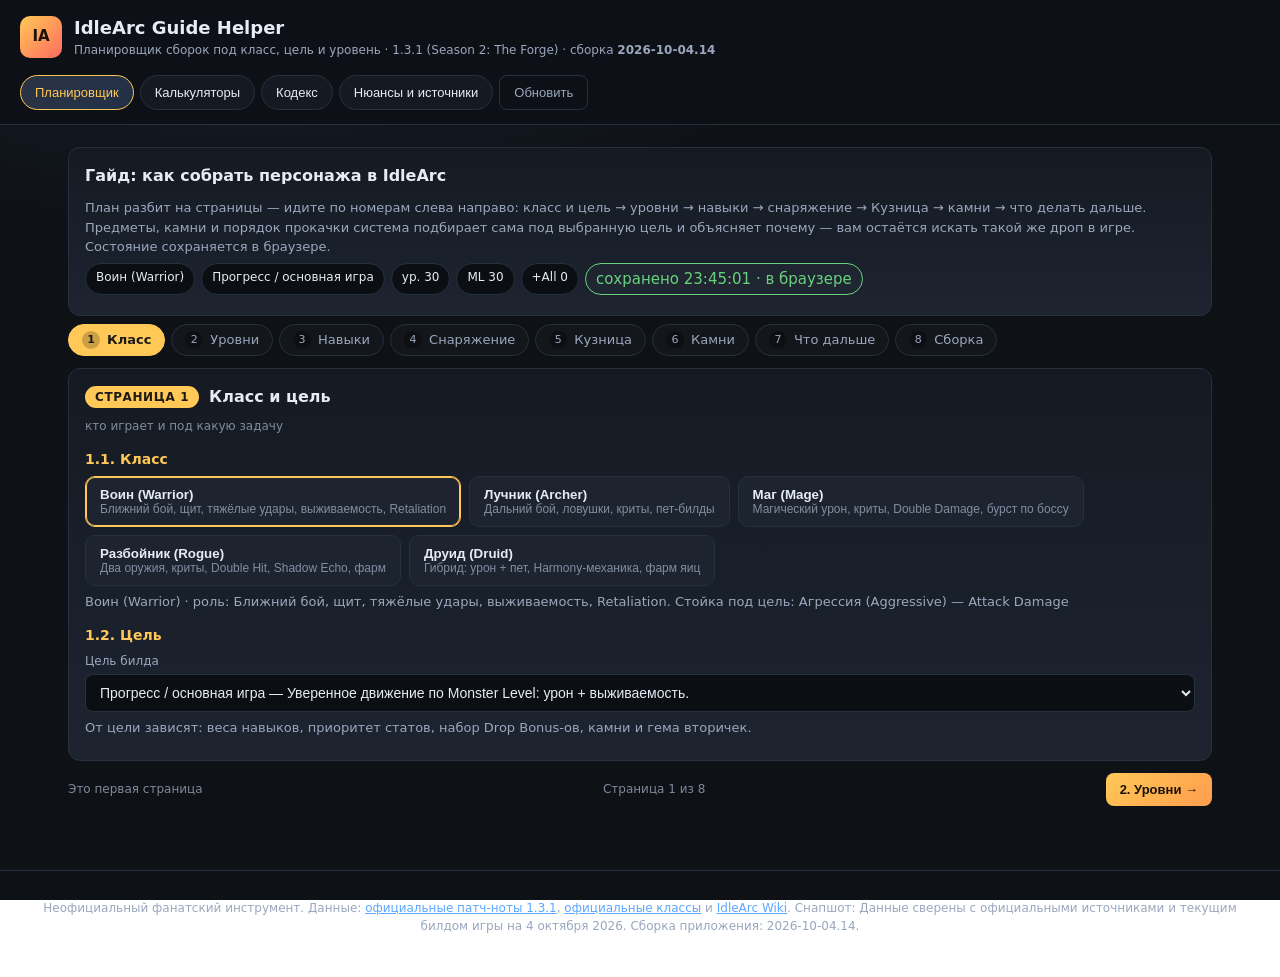
==== index.html @ 43f25b44 "Украшения подбираются по эффекту атрибутов под цель (друид — линия авантюриста/учёного, а не воина)," ====
<!DOCTYPE html>
<html lang="ru">
<head>
<meta charset="utf-8" />
<meta name="viewport" content="width=device-width, initial-scale=1" />
<meta http-equiv="Cache-Control" content="no-store, no-cache, must-revalidate" />
<meta http-equiv="Pragma" content="no-cache" />
<meta http-equiv="Expires" content="0" />
<title>IdleArc Guide Helper — планировщик сборок</title>
<meta name="build" content="2026-10-04.14" />
<meta name="description" content="Помощник по сборке персонажа в IdleArc (Season 2, патч 1.3.1): классовые навыки, статы, аффиксы, гемы, петы, талисманы." />
<link rel="stylesheet" href="styles/app.css" />
</head>
<body>
<header class="top">
  <div class="brand">
    <div class="logo">IA</div>
    <div>
      <h1>IdleArc Guide Helper</h1>
      <p class="sub">Планировщик сборок под класс, цель и уровень · <span id="meta-version">Season 2</span> · сборка <b id="meta-build">…</b></p>
    </div>
  </div>
  <nav class="tabs" id="tabs">
    <button data-tab="planner" class="active">Планировщик</button>
    <button data-tab="calc">Калькуляторы</button>
    <button data-tab="codex">Кодекс</button>
    <button data-tab="nuances">Нюансы и источники</button>
    <button id="reload-btn" class="btn ghost" title="Загрузить файлы приложения заново (обход кэша браузера)">Обновить</button>
  </nav>
</header>

<div id="boot-error" class="boot-error" hidden></div>

<main id="view"></main>

<footer class="foot">
  <p>Неофициальный фанатский инструмент. Данные: <a href="https://idlearc.com/patch-notes/1-3-1" target="_blank" rel="noopener">официальные патч-ноты 1.3.1</a>,
  <a href="https://idlearc.com/classes" target="_blank" rel="noopener">официальные классы</a> и
  <a href="https://idlearc.fandom.com/wiki/IdleArc_Wiki" target="_blank" rel="noopener">IdleArc Wiki</a>.
  Снапшот: <span id="foot-date"></span>. Сборка приложения: <span id="foot-build"></span>.</p>
</footer>

<script>
/* Страховка: если модули не загрузились (кэш, прокси, старый браузер), страница не останется пустой. */
(function () {
  function build() {
    var m = document.querySelector('meta[name="build"]');
    return m ? m.content : 'неизвестно';
  }
  function show(html) {
    var box = document.getElementById('boot-error');
    if (!box) return;
    box.hidden = false;
    box.innerHTML = '<b>Приложение не загрузилось</b><div>' + html + '</div>'
      + '<div class="boot-actions">HTML-сборка страницы: <code>' + build() + '</code> · ожидается сборка приложения '
      + '<code>2026-10-04.14</code>'
      + ' <button class="btn primary" onclick="location.reload(true)">Перезагрузить</button></div>'
      + '<div class="muted small">Если кнопка не помогает — нажмите Ctrl+Shift+R (жёсткая перезагрузка): браузер мог сохранить старые файлы.</div>';
  }
  window.__boot = { ready: false, show: show };

  window.addEventListener('error', function (e) {
    if (window.__boot.ready) return;
    var where = e.filename || (e.target && (e.target.src || e.target.href)) || '';
    show('Ошибка: <code>' + (e.message || 'скрипт не выполнился') + '</code>' + (where ? '<br>Файл: <code>' + where + '</code>' : ''));
  }, true);

  window.addEventListener('unhandledrejection', function (e) {
    if (window.__boot.ready) return;
    var r = e.reason && e.reason.message ? e.reason.message : String(e.reason);
    show('Ошибка JS: <code>' + r + '</code>');
  });

  /* Перезагрузка в обход кэша: добавляем к адресу метку времени. */
  function hardReload() {
    var url = location.pathname + '?b=' + Date.now() + (location.hash || '');
    location.replace(url);
  }
  window.__boot.hardReload = hardReload;

  setTimeout(function () {
    if (window.__boot.ready) return;
    var entry = (document.querySelector('script[type="module"]') || {}).src || 'src/app.js';
    var graph = window.__boot.graph ? '<br>Файлы модулей загрузились, но приложение не отрисовалось — значит ошибка при выполнении.' : '';
    var head = 'Модуль приложения не запустился за 8 секунд.' + graph
      + '<br>Файл точки входа: <code>' + entry + '</code>';
    var tail = '<div class="boot-actions"><button class="btn primary" onclick="window.__boot.hardReload()">Перезагрузить без кэша</button></div>';
    if (!window.fetch) { show(head + tail); return; }
    /* Проверяем, отдаётся ли файл модуля вообще: это отличает проблему сервера от ошибки в коде. */
    fetch(entry, { cache: 'reload' }).then(function (r) { return r.status; })
      .then(function (code) {
        var verdict = code === 200
          ? '<br>Файл модуля сервер отдаёт (200) — значит дело в выполнении кода или в загрузке зависимостей.'
          : '<br>Сервер отдал файл модуля с кодом <code>' + code + '</code> — страница открыта по старому адресу.';
        show(head + verdict + tail);
      })
      .catch(function () {
        show(head + '<br>Файл модуля не удалось даже скачать — похоже, пропала связь с сервером.' + tail);
      });
  }, 8000);

  try {
    fetch('api/build', { cache: 'no-store' }).then(function (r) { return r.ok ? r.json() : null; }).then(function (info) {
      if (!info || !info.build || window.__boot.ready) return;
      if (info.build !== build()) {
        show('Страница загружена из кэша: HTML-сборка <code>' + build() + '</code>, на сервере <code>' + info.build + '</code>.');
      }
    }).catch(function () {});
  } catch (err) { /* fetch недоступен — не критично */ }
})();
</script>
<script type="module" src="src/app.js" onerror="window.__boot && window.__boot.show('Файл точки входа <code>src/app.js</code> не загрузился: сервер не отдал модуль. Проверьте, что приложение запущено, и нажмите «Перезагрузить без кэша».')"></script>
</body>
</html>
---- styles/app.css ----
:root {
  --bg: #0e1116;
  --bg2: #151a22;
  --bg3: #1d2430;
  --line: #273040;
  --text: #e6ecf5;
  --muted: #9aa7bd;
  --accent: #ffc857;
  --accent2: #5ba7ff;
  --good: #69d17d;
  --bad: #ff6b5f;
  --epic: #bd76ff;
  --radius: 12px;
}

* { box-sizing: border-box; }

body {
  margin: 0;
  background: radial-gradient(1200px 600px at 20% -10%, #1b2433 0%, var(--bg) 55%) fixed;
  color: var(--text);
  font: 15px/1.5 "Segoe UI", Roboto, Inter, system-ui, sans-serif;
}

a { color: var(--accent2); }

.top {
  position: sticky; top: 0; z-index: 20;
  display: flex; flex-wrap: wrap; gap: 16px; justify-content: space-between; align-items: center;
  padding: 14px 20px; background: rgba(14, 17, 22, .92); border-bottom: 1px solid var(--line);
  backdrop-filter: blur(8px);
}
.brand { display: flex; gap: 12px; align-items: center; }
.logo {
  width: 42px; height: 42px; border-radius: 10px; display: grid; place-items: center;
  background: linear-gradient(135deg, #ffc857, #ff6b5f); color: #1a1205; font-weight: 800;
}
h1 { font-size: 18px; margin: 0; }
.sub { margin: 0; color: var(--muted); font-size: 12px; }

.tabs { display: flex; gap: 6px; flex-wrap: wrap; }
.tabs button {
  background: var(--bg2); color: var(--text); border: 1px solid var(--line);
  padding: 8px 14px; border-radius: 999px; cursor: pointer; font-size: 13px;
}
.tabs button:hover { border-color: var(--accent2); }
.tabs button.active { background: linear-gradient(135deg, #2b3446, #223047); border-color: var(--accent); color: var(--accent); }

main { max-width: 1180px; margin: 0 auto; padding: 22px 18px 60px; }

.grid { display: grid; gap: 16px; }
.grid.cols-2 { grid-template-columns: repeat(auto-fit, minmax(320px, 1fr)); }
.grid.cols-3 { grid-template-columns: repeat(auto-fit, minmax(240px, 1fr)); }

.card {
  background: linear-gradient(180deg, var(--bg2), var(--bg3));
  border: 1px solid var(--line); border-radius: var(--radius); padding: 16px;
}
.card h2 { margin: 0 0 10px; font-size: 16px; }
.card h3 { margin: 14px 0 6px; font-size: 14px; color: var(--accent); }
.card p { margin: 6px 0; }
.muted { color: var(--muted); font-size: 13px; }

.controls { display: grid; gap: 12px; grid-template-columns: repeat(auto-fit, minmax(180px, 1fr)); align-items: end; }
label { display: block; font-size: 12px; color: var(--muted); margin-bottom: 4px; }
select, input[type="number"], input[type="text"], input[type="range"] {
  width: 100%; background: #0b0f14; color: var(--text); border: 1px solid var(--line);
  border-radius: 8px; padding: 9px 10px; font-size: 14px;
}
input[type="range"] { padding: 0; }

.classes { display: flex; flex-wrap: wrap; gap: 8px; }
.class-btn {
  background: var(--bg3); border: 1px solid var(--line); color: var(--text);
  border-radius: 10px; padding: 10px 14px; cursor: pointer; text-align: left; min-width: 132px;
}
.class-btn span { display: block; font-size: 11px; color: var(--muted); }
.class-btn.active { border-color: var(--accent); box-shadow: 0 0 0 1px var(--accent) inset; }

.chips { display: flex; flex-wrap: wrap; gap: 6px; }
.chip {
  background: #0b0f14; border: 1px solid var(--line); border-radius: 999px;
  padding: 4px 10px; font-size: 12px;
}
.chip.good { border-color: var(--good); color: var(--good); }
.chip.warn { border-color: var(--bad); color: var(--bad); }
.chip.gold { border-color: var(--accent); color: var(--accent); }

table { width: 100%; border-collapse: collapse; font-size: 13px; }
th, td { text-align: left; padding: 7px 8px; border-bottom: 1px solid var(--line); vertical-align: top; }
th { color: var(--muted); font-weight: 600; position: sticky; top: 0; background: var(--bg2); }
tr:hover td { background: rgba(91, 167, 255, .06); }
td.num, th.num { text-align: right; white-space: nowrap; }

/* Строка-заголовок тира в таблице навыков: видно, что навыки идут по своим тирам */
tr.tierrow td { background: #0d1218; border-top: 1px solid var(--line); border-bottom: 1px solid var(--line); padding: 6px 8px; }
tr.tierrow:hover td { background: #0d1218; }
tr.tierrow b { color: var(--accent); letter-spacing: .5px; text-transform: uppercase; font-size: 12px; }
tr.tierrow.locked b { color: var(--muted); }
tr.tierrow.locked td::after { content: ' · тир ещё закрыт'; color: var(--bad); font-size: 12px; }
td .stepper { display: flex; align-items: center; gap: 6px; }
.tag.T1 { border-color: #4f8f5f; color: #8fd6a2; }
.tag.T2 { border-color: #4f7f9f; color: #8fc4e6; }
.tag.T3 { border-color: #9f7f4f; color: #e6c58f; }

.branch { border: 1px solid var(--line); border-radius: 10px; padding: 10px; margin-bottom: 10px; }
.branch header { display: flex; justify-content: space-between; gap: 8px; align-items: center; margin-bottom: 6px; }
.branch header strong { font-size: 14px; }

.bar { height: 8px; background: #0b0f14; border: 1px solid var(--line); border-radius: 999px; overflow: hidden; }
.bar > div { height: 100%; background: linear-gradient(90deg, var(--accent2), var(--accent)); }

.tag { font-size: 11px; padding: 2px 7px; border-radius: 999px; border: 1px solid var(--line); color: var(--muted); }
.tag.T1 { color: #b7b7b7; border-color: #b7b7b7; }
.tag.T2 { color: #69d17d; border-color: #69d17d; }
.tag.T3 { color: #5ba7ff; border-color: #5ba7ff; }
.tag.T4 { color: #bd76ff; border-color: #bd76ff; }
.tag.T5 { color: #ffc857; border-color: #ffc857; }
.tag.T6 { color: #ff6b5f; border-color: #ff6b5f; }

.warnbox { border-left: 3px solid var(--bad); background: rgba(255, 107, 95, .08); padding: 10px 12px; border-radius: 8px; }
.okbox { border-left: 3px solid var(--good); background: rgba(105, 209, 125, .08); padding: 10px 12px; border-radius: 8px; }
.infobox { border-left: 3px solid var(--accent2); background: rgba(91, 167, 255, .08); padding: 10px 12px; border-radius: 8px; }

.kpi { display: grid; gap: 10px; grid-template-columns: repeat(auto-fit, minmax(130px, 1fr)); }
.kpi .k { background: #0b0f14; border: 1px solid var(--line); border-radius: 10px; padding: 10px; }
.kpi .k b { display: block; font-size: 17px; color: var(--accent); }
.kpi .k span { font-size: 11px; color: var(--muted); }

ul.tight { margin: 6px 0 0; padding-left: 18px; }
ul.tight li { margin: 4px 0; }

.actions { display: flex; gap: 8px; flex-wrap: wrap; margin-top: 10px; }
button.btn {
  background: var(--bg3); color: var(--text); border: 1px solid var(--line);
  border-radius: 8px; padding: 9px 14px; cursor: pointer; font-size: 13px;
}
button.btn:hover { border-color: var(--accent2); }
button.btn.primary { background: linear-gradient(135deg, #ffc857, #ff9d4d); color: #1a1205; border: none; font-weight: 600; }

pre.code {
  white-space: pre-wrap; word-break: break-word; background: #0b0f14; border: 1px solid var(--line);
  border-radius: 8px; padding: 10px; font-size: 12px; max-height: 240px; overflow: auto;
}
.scroll { max-height: 460px; overflow: auto; border: 1px solid var(--line); border-radius: 10px; }

.foot { border-top: 1px solid var(--line); padding: 16px 20px 30px; color: var(--muted); font-size: 12px; text-align: center; }

@media (max-width: 640px) {
  .top { padding: 10px 12px; }
  main { padding: 14px 10px 50px; }
  h1 { font-size: 16px; }
}

/* --- шаговые контролы навыков --- */
.stepper { display: flex; align-items: center; gap: 6px; }
.stepper .pts { min-width: 22px; text-align: center; font-size: 15px; color: var(--accent); }
button.btn.tiny { padding: 2px 9px; font-size: 14px; line-height: 1.2; border-radius: 6px; }
button.btn:disabled { opacity: .35; cursor: not-allowed; }
.plusline { color: var(--good); font-size: 12px; }
.neg { color: var(--bad); }
.slider input[type="range"] { width: 100%; }
table td .chips { gap: 4px; }
details summary { cursor: pointer; padding: 6px 0; color: var(--accent); }
.grid.cols-1 { grid-template-columns: 1fr; }
.muted.small { font-size: 12px; opacity: .8; }
b.want, td .want { color: var(--good); }

/* кнопка «Обновить» и баннер устаревшей сборки */
.tabs .btn.ghost { background: transparent; border: 1px solid var(--line); color: var(--muted); }
.tabs .btn.ghost:hover { color: var(--text); border-color: var(--accent); }
.warnbox.stale { background: rgba(255,200,87,.12); border-color: var(--accent); }
.tag.est { background: rgba(255,200,87,.16); color: var(--accent); border-color: var(--accent); }

/* «скелет» персонажа: 10 слотов как в окне персонажа в игре */
.skeleton { display: grid; grid-template-columns: repeat(auto-fit, minmax(170px, 1fr)); gap: 8px; margin: 10px 0 4px; }
.slot-tile { border: 1px solid var(--line); border-radius: 8px; padding: 8px 10px; background: rgba(255,255,255,.02); display: flex; flex-direction: column; gap: 2px; }
.slot-tile .slot-name { font-size: 11px; text-transform: uppercase; letter-spacing: .04em; color: var(--muted); }
.slot-tile b { color: var(--accent); }
.slot-tile.empty { opacity: .6; border-style: dashed; }
.slot-tile.empty b { color: var(--muted); }

/* блок диагностики: показывается, если модули приложения не загрузились */
.boot-error { max-width: 900px; margin: 16px auto; padding: 14px 16px; border: 1px solid var(--bad); border-radius: 10px;
  background: rgba(255,107,95,.12); color: var(--text); font-size: 14px; line-height: 1.5; }
.boot-error b { color: var(--bad); }
.boot-error code { background: rgba(255,255,255,.06); padding: 1px 5px; border-radius: 4px; }
.boot-actions { margin-top: 8px; display: flex; gap: 8px; align-items: center; flex-wrap: wrap; }

/* --- шаги-гайд --- */
.card.step { scroll-margin-top: 14px; }
.card.step > h2 { display: flex; align-items: center; gap: 10px; }
.step-num { background: var(--accent); color: #1b1a17; border-radius: 999px; padding: 2px 10px; font-size: 12px;
  text-transform: uppercase; letter-spacing: .05em; white-space: nowrap; }
.en { color: var(--muted); font-weight: 400; }
.btn.link { background: transparent; border: none; color: var(--accent2); padding: 0; font: inherit; cursor: pointer; text-align: left; }
.btn.link:hover { text-decoration: underline; }
.guide { margin: 4px 0 10px; padding-left: 20px; }
.guide li { margin: 3px 0; }
.quick { display: grid; grid-template-columns: repeat(auto-fit, minmax(150px, 1fr)); gap: 8px; margin: 8px 0; }
.quick > div { border: 1px solid var(--line); border-radius: 8px; padding: 6px 10px; }
.quick label { display: block; font-size: 11px; text-transform: uppercase; letter-spacing: .04em; color: var(--muted); }
.quick b { color: var(--text); }
.level-box { border: 1px solid var(--line); border-radius: 10px; padding: 10px 12px; }
.level-box input[type="number"] { width: 120px; }
.panel { border: 1px solid var(--line); border-radius: 10px; padding: 10px 12px; margin: 10px 0; background: rgba(255,255,255,.02); }
ol.todo { padding-left: 20px; }
ol.todo li { margin: 5px 0; }
ol.todo b { color: var(--accent); }

/* --- экран снаряжения: силуэт персонажа, как в игре --- */
.gear-doll { position: relative; display: grid; grid-template-columns: repeat(12, minmax(0, 1fr)); gap: 8px; margin: 12px 0 8px; }
.gear-doll .doll-figure { position: absolute; inset: 0; display: flex; align-items: center; justify-content: center;
  pointer-events: none; opacity: .75; z-index: 0; }
.gear-doll .doll-figure svg { height: 96%; max-height: 620px; width: auto; }
.gear-doll .flipcard { position: relative; z-index: 1; grid-column: span 4; }
.gear-doll .flipcard.small { grid-column: span 3; }

.flipcard { perspective: 1000px; height: 208px; cursor: pointer; outline: none; }
.gear-doll .flipcard.small { height: 176px; }
.flipcard:focus-visible { box-shadow: 0 0 0 2px var(--accent); border-radius: 12px; }
.flipcard .inner { position: relative; width: 100%; height: 100%; transition: transform .42s ease; transform-style: preserve-3d; }
.flipcard.flipped .inner { transform: rotateY(180deg); }

/* Стороны карточки НЕПРОЗРАЧНЫЕ: иначе при развороте сквозь лицевую сторону
   просвечивает отражённый текст обратной (именно это выглядело как «отзеркалено»). */
.flipcard .face { position: absolute; inset: 0; backface-visibility: hidden; -webkit-backface-visibility: hidden;
  border: 1px solid var(--line); border-radius: 10px; padding: 8px; background: var(--bg2);
  display: flex; flex-direction: column; gap: 4px; overflow: hidden; }
.flipcard .face.back { transform: rotateY(180deg); background: var(--bg3); }
/* Дублирующая страховка для браузеров, которые игнорируют backface-visibility в 3D: */
.flipcard .face { transition: visibility 0s linear .21s; }
.flipcard.flipped .face.front { visibility: hidden; }
.flipcard:not(.flipped) .face.back { visibility: hidden; }
.flipcard .face.back { font-size: 12px; line-height: 1.35; }
.flipcard .art { display: flex; justify-content: center; align-items: center; flex: 0 0 auto; height: 72px; }
.flipcard.small .art { height: 60px; }
.flipcard .art svg { width: 68px; height: 68px; display: block; }
.flipcard.small .art svg { width: 56px; height: 56px; }
.flipcard .art img { width: 68px; height: 68px; object-fit: contain; display: block; }
.flipcard.small .art img { width: 56px; height: 56px; }
.flipcard .badges { display: flex; gap: 4px; justify-content: center; flex-wrap: wrap; }
.flipcard .cellname { font-size: 11px; text-transform: uppercase; letter-spacing: .04em; color: var(--muted); text-align: center; }
.flipcard .face.back .cellname { text-align: left; }
.flipcard .face .muted.small { font-size: 11px; }
.flipcard.locked { opacity: .62; }
.tag.plus { background: rgba(91,167,255,.16); color: #9ccbff; border-color: rgba(91,167,255,.55); }
.gear-legend { display: flex; gap: 6px; flex-wrap: wrap; margin: 6px 0 4px; }
@media (max-width: 720px) {
  .gear-doll { gap: 6px; }
  .flipcard { height: 186px; }
  .gear-doll .flipcard.small { height: 158px; }
  .flipcard .art { height: 60px; }
  .flipcard .art svg, .flipcard .art img { width: 54px; height: 54px; }
}

/* --- сохранение состояния и наборы --- */
.loadoutbar { display: grid; grid-template-columns: repeat(auto-fit, minmax(215px, 1fr)); gap: 8px; margin: 6px 0; }
.loadout { border: 1px solid var(--line); border-radius: 8px; padding: 6px 8px; display: flex; gap: 6px;
  align-items: center; flex-wrap: wrap; background: rgba(255,255,255,.02); }
.loadout b { color: var(--accent); }
.loadout .btn.tiny { padding: 2px 8px; }

/* --- страницы планировщика: вместо одной длинной ленты — отдельные экраны --- */
.statusline { display: flex; gap: 6px; flex-wrap: wrap; margin: 6px 0 4px; }
.pagenav { display: flex; gap: 6px; flex-wrap: wrap; margin: 8px 0 12px; }
.pnav { display: inline-flex; align-items: center; gap: 7px; border: 1px solid var(--line);
  background: rgba(255,255,255,.02); color: var(--muted); border-radius: 999px; padding: 5px 13px;
  cursor: pointer; font: inherit; font-size: 13px; }
.pnav:hover { color: var(--text); border-color: var(--accent2); }
.pnav.active { background: var(--accent); border-color: var(--accent); color: #1b1a17; font-weight: 600; }
.pnav .pnum { display: inline-flex; align-items: center; justify-content: center; width: 18px; height: 18px;
  border-radius: 50%; background: rgba(0,0,0,.28); font-size: 11px; }
.pnav.active .pnum { background: rgba(0,0,0,.2); }
.pagefoot { display: flex; align-items: center; justify-content: space-between; gap: 10px; margin: 12px 0 4px; flex-wrap: wrap; }
.card.step > p.muted.small { margin-top: -2px; }

/* --- кузница: карточки слотов --- */
.forgegrid { display: grid; grid-template-columns: repeat(auto-fit, minmax(300px, 1fr)); gap: 10px; margin: 10px 0; }
.forgecard { border: 1px solid var(--line); border-radius: 12px; padding: 10px; background: rgba(255,255,255,.02);
  display: flex; flex-direction: column; gap: 7px; }
.forgecard.maxed { border-color: rgba(105,209,125,.45); }
.forgecard header { display: flex; align-items: center; gap: 8px; }
.forgecard header b { color: var(--text); }
.forgecard .fart svg, .forgecard .fart img { width: 40px; height: 40px; display: block; }
.forgecard .fcontrols { display: grid; grid-template-columns: 1fr 1fr; gap: 6px; }
.forgecard select { width: 100%; }
.forgecard .pbar { position: relative; height: 16px; border-radius: 999px; background: #0b0f14;
  border: 1px solid var(--line); overflow: hidden; }
.forgecard .pbar > i { position: absolute; left: 0; top: 0; bottom: 0; display: block; }
.forgecard .pbar > span { position: absolute; inset: 0; display: flex; align-items: center; justify-content: center;
  font-size: 10px; color: #fff; text-shadow: 0 1px 2px rgba(0,0,0,.75); }
.forgecard .cost { display: flex; align-items: center; gap: 6px; font-size: 12px; color: var(--muted); flex-wrap: wrap; }
.forgecard .cost b { color: var(--text); }
.forgecard .cost .ico svg { width: 15px; height: 15px; display: block; }
.forgecard .factions { display: flex; gap: 6px; flex-wrap: wrap; align-items: center; }
.advice { display: grid; gap: 6px; margin: 8px 0; }
.advice .row { display: flex; gap: 8px; align-items: baseline; border: 1px solid var(--line);
  border-radius: 8px; padding: 6px 10px; flex-wrap: wrap; }
.advice .row b { color: var(--accent); white-space: nowrap; }

/* --- плашка сохранения: видно, что любое действие уже записано --- */
.statusline .save-chip { cursor: pointer; font: inherit; background: rgba(255,255,255,.02); }
.statusline .save-chip:hover { border-color: var(--accent); color: var(--text); }
.save-chip.flash { animation: saveflash .6s ease; }
@keyframes saveflash {
  from { box-shadow: 0 0 0 3px rgba(105, 209, 125, .45); }
  to { box-shadow: 0 0 0 0 rgba(105, 209, 125, 0); }
}

/* --- рекомендации: картинка в таблице, объяснения, порядок прокачки --- */
.with-art { display: flex; align-items: center; gap: 8px; }
.art-svg.small svg, .art-svg.small img { width: 30px; height: 30px; display: block; }
.whycol { display: grid; gap: 2px; max-width: 340px; }
.whycol .muted { line-height: 1.35; }
.recnote { display: flex; align-items: center; gap: 8px; flex-wrap: wrap; }
.rec-summary .chips { margin: 6px 0; }
.forgeorder { display: grid; gap: 6px; margin: 8px 0; counter-reset: fo; }
.forgeorder .row { display: flex; gap: 8px; align-items: baseline; border: 1px solid var(--line);
  border-radius: 8px; padding: 6px 10px; flex-wrap: wrap; }
.forgeorder .row b { color: var(--accent); white-space: nowrap; }
.forgeorder .row .num { display: inline-flex; align-items: center; justify-content: center;
  min-width: 20px; height: 20px; border-radius: 50%; background: rgba(0,0,0,.28); font-size: 11px; color: var(--text); }
.buylist { display: grid; gap: 4px; margin: 8px 0; }
.buylist .row { display: flex; gap: 8px; align-items: center; border-bottom: 1px dashed var(--line); padding: 5px 0; flex-wrap: wrap; }
.buylist .row b { color: var(--text); }
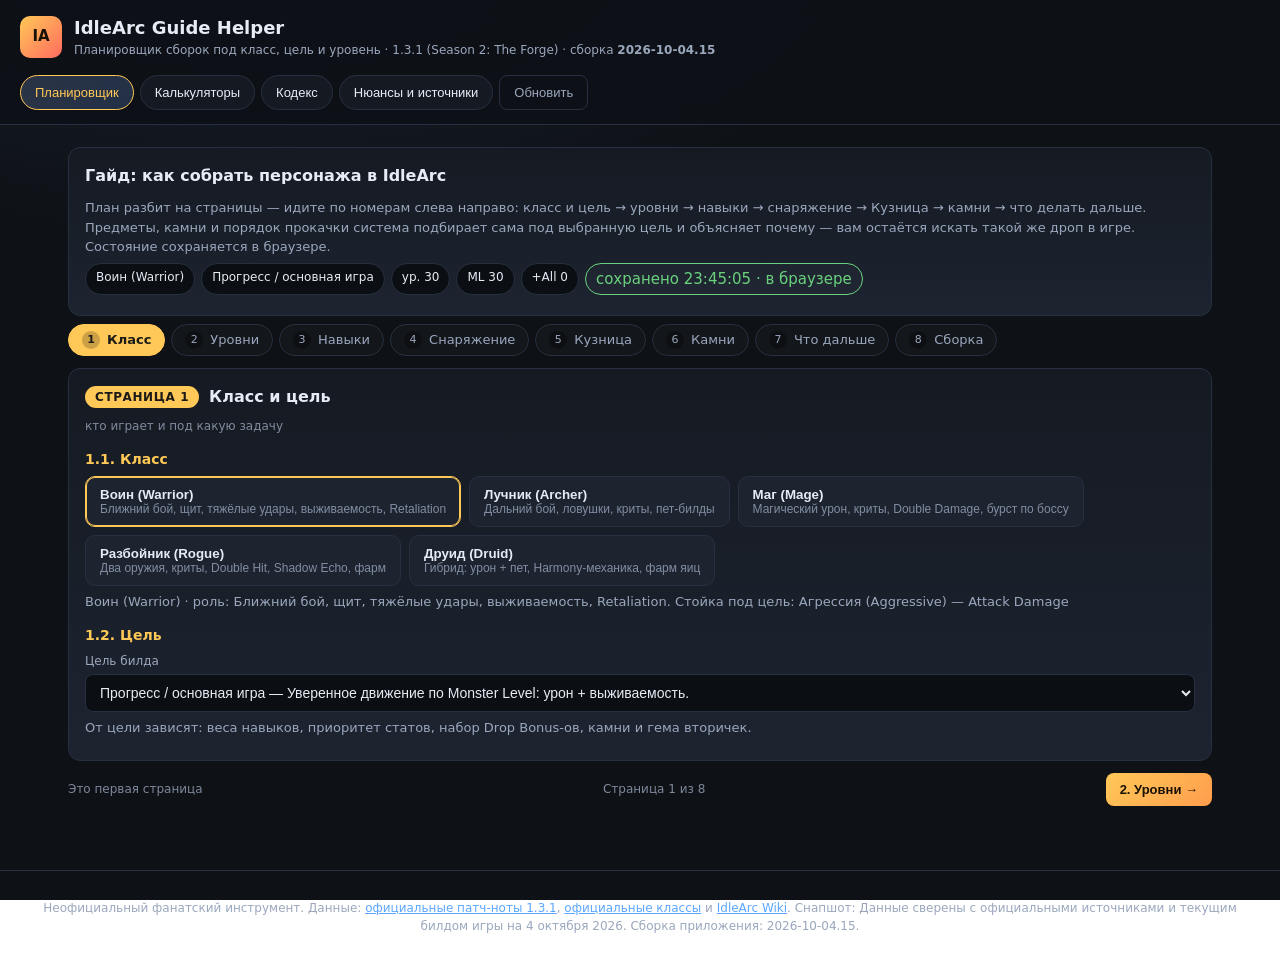
==== commit 73db576e: "Рекомендация: тир слота Кузницы гейтится биомами (T5 после ML 65), а тир предмета показывается отдел" ====
--- a/index.html
+++ b/index.html
@@ -7,7 +7,7 @@
 <meta http-equiv="Pragma" content="no-cache" />
 <meta http-equiv="Expires" content="0" />
 <title>IdleArc Guide Helper — планировщик сборок</title>
-<meta name="build" content="2026-10-04.14" />
+<meta name="build" content="2026-10-04.15" />
 <meta name="description" content="Помощник по сборке персонажа в IdleArc (Season 2, патч 1.3.1): классовые навыки, статы, аффиксы, гемы, петы, талисманы." />
 <link rel="stylesheet" href="styles/app.css" />
 </head>
@@ -53,7 +53,7 @@
     box.hidden = false;
     box.innerHTML = '<b>Приложение не загрузилось</b><div>' + html + '</div>'
       + '<div class="boot-actions">HTML-сборка страницы: <code>' + build() + '</code> · ожидается сборка приложения '
-      + '<code>2026-10-04.14</code>'
+      + '<code>2026-10-04.15</code>'
       + ' <button class="btn primary" onclick="location.reload(true)">Перезагрузить</button></div>'
       + '<div class="muted small">Если кнопка не помогает — нажмите Ctrl+Shift+R (жёсткая перезагрузка): браузер мог сохранить старые файлы.</div>';
   }
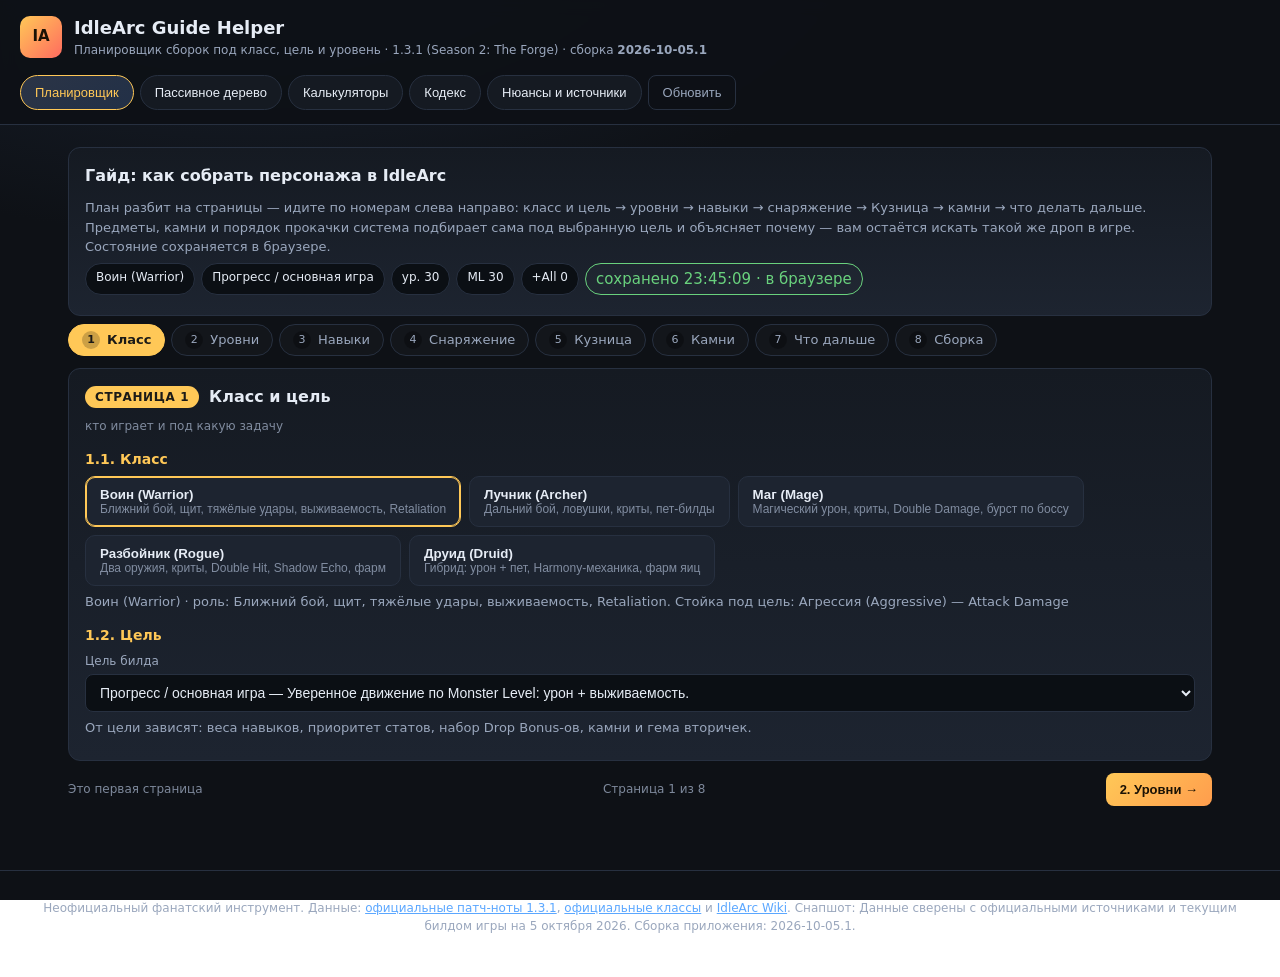
==== commit 7dcf1b65: "Пассивное дерево: вкладка с рекомендациями по прокачке + починка загрузки игровых картинок - Новая в" ====
--- a/index.html
+++ b/index.html
@@ -22,6 +22,7 @@
   </div>
   <nav class="tabs" id="tabs">
     <button data-tab="planner" class="active">Планировщик</button>
+    <button data-tab="passives">Пассивное дерево</button>
     <button data-tab="calc">Калькуляторы</button>
     <button data-tab="codex">Кодекс</button>
     <button data-tab="nuances">Нюансы и источники</button>
--- a/styles/app.css
+++ b/styles/app.css
@@ -324,3 +324,14 @@
 .buylist { display: grid; gap: 4px; margin: 8px 0; }
 .buylist .row { display: flex; gap: 8px; align-items: center; border-bottom: 1px dashed var(--line); padding: 5px 0; flex-wrap: wrap; }
 .buylist .row b { color: var(--text); }
+
+/* --- вкладка «Пассивное дерево» --- */
+.passive-tier { margin-top: 10px; }
+.passive-tier.dim { opacity: .55; }
+.passive-row { display: flex; gap: 8px; align-items: flex-start; padding: 4px 0; border-bottom: 1px dashed var(--line); }
+.passive-row:last-child { border-bottom: none; }
+.passive-row .chips { margin: 0; }
+.passive-row-no { display: inline-flex; align-items: center; justify-content: center;
+  min-width: 22px; height: 22px; margin-top: 2px; border-radius: 50%;
+  background: rgba(0,0,0,.28); font-size: 11px; color: var(--muted); flex: none; }
+.passive-row-no.milestone { background: rgba(240,200,80,.18); color: #f0c850; }
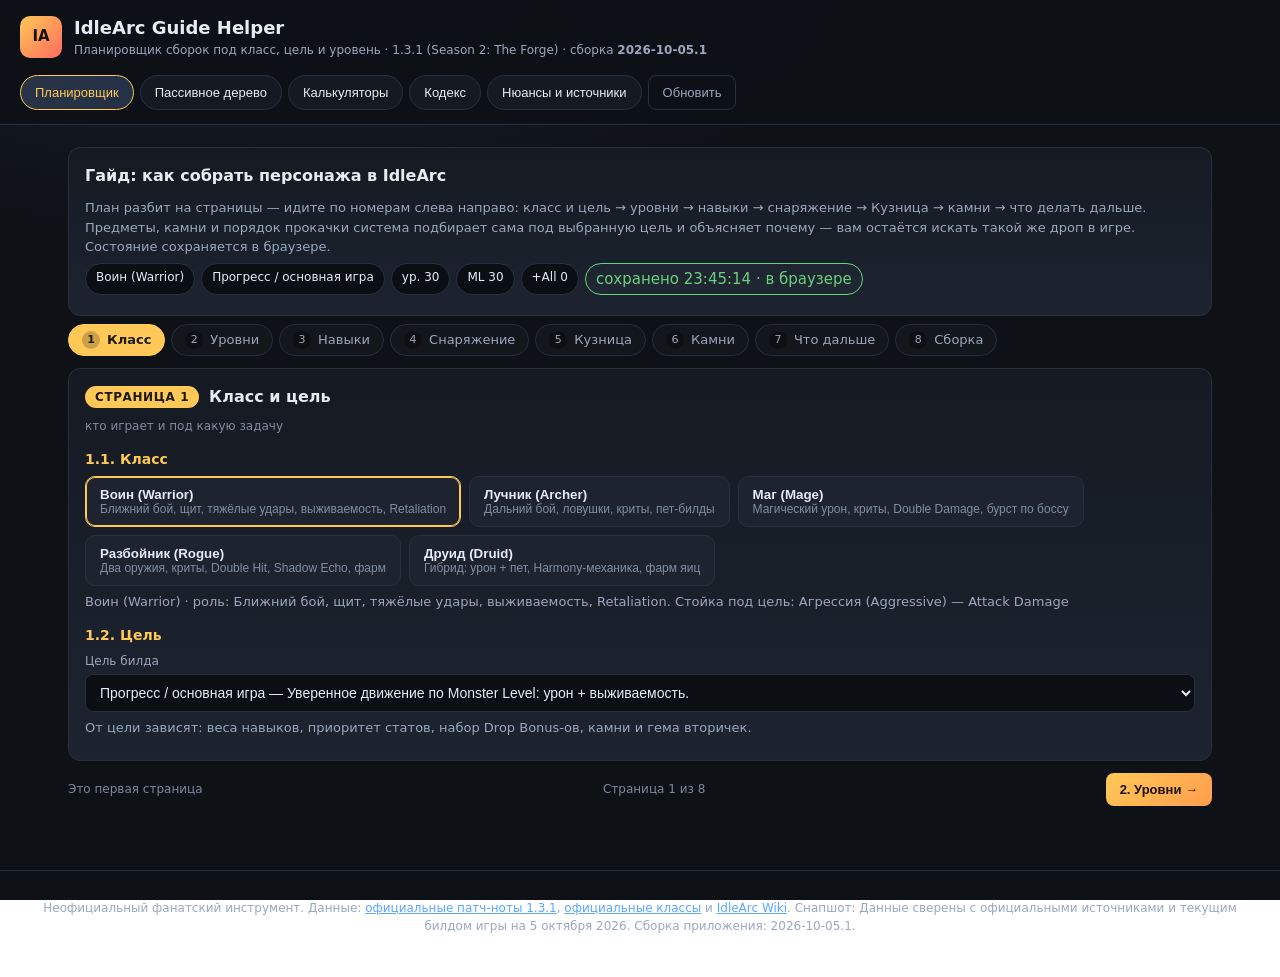
==== commit 522631ea: "Метка сборки 2026-10-05.1 в index.html (синхронно с DATA_META.build) Co-authored-by: arena-agent <29" ====
--- a/index.html
+++ b/index.html
@@ -7,7 +7,7 @@
 <meta http-equiv="Pragma" content="no-cache" />
 <meta http-equiv="Expires" content="0" />
 <title>IdleArc Guide Helper — планировщик сборок</title>
-<meta name="build" content="2026-10-04.15" />
+<meta name="build" content="2026-10-05.1" />
 <meta name="description" content="Помощник по сборке персонажа в IdleArc (Season 2, патч 1.3.1): классовые навыки, статы, аффиксы, гемы, петы, талисманы." />
 <link rel="stylesheet" href="styles/app.css" />
 </head>
@@ -54,7 +54,7 @@
     box.hidden = false;
     box.innerHTML = '<b>Приложение не загрузилось</b><div>' + html + '</div>'
       + '<div class="boot-actions">HTML-сборка страницы: <code>' + build() + '</code> · ожидается сборка приложения '
-      + '<code>2026-10-04.15</code>'
+      + '<code>2026-10-05.1</code>'
       + ' <button class="btn primary" onclick="location.reload(true)">Перезагрузить</button></div>'
       + '<div class="muted small">Если кнопка не помогает — нажмите Ctrl+Shift+R (жёсткая перезагрузка): браузер мог сохранить старые файлы.</div>';
   }
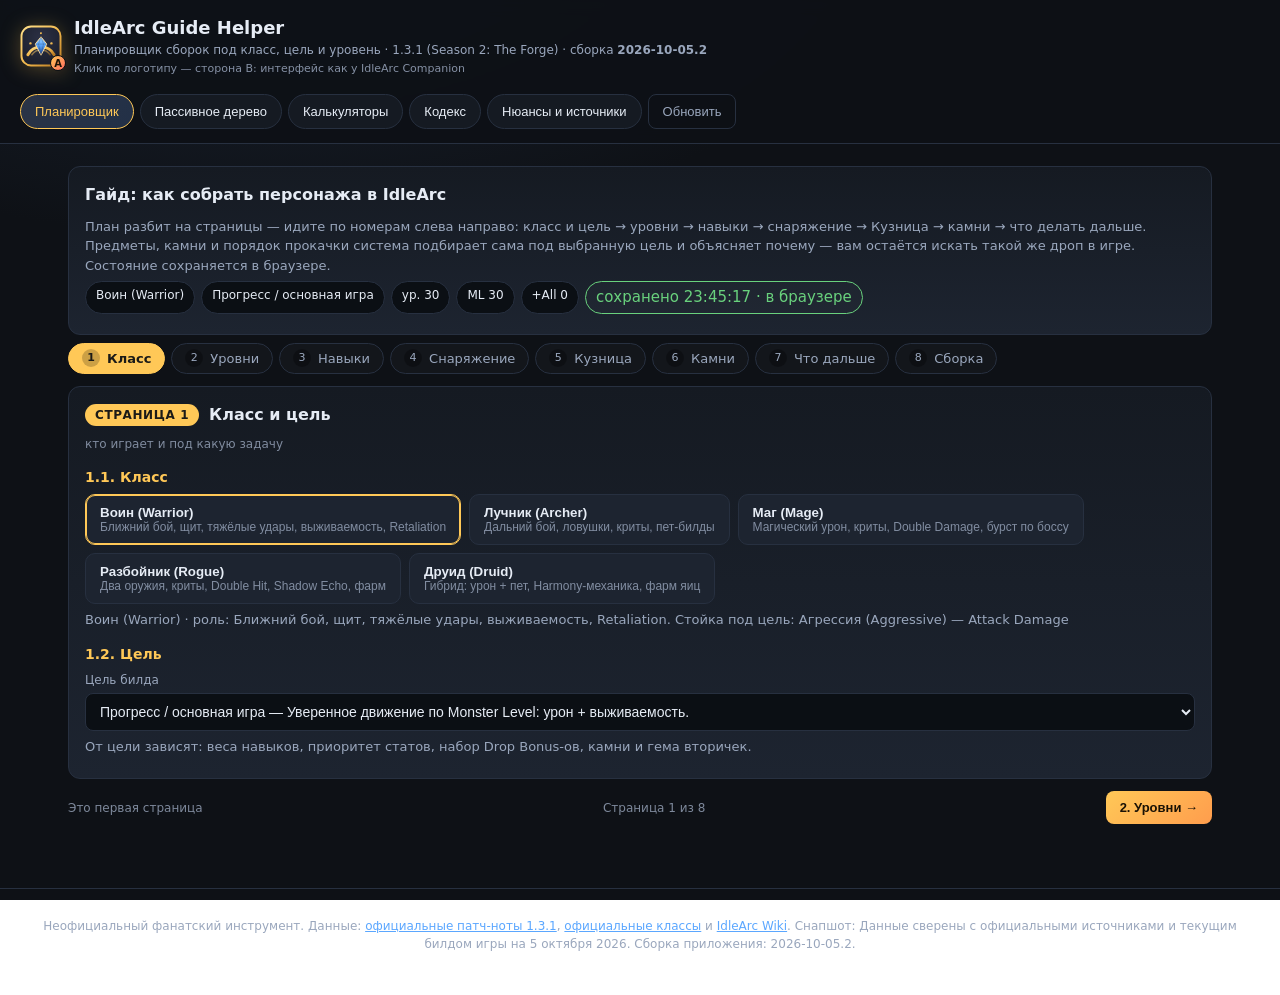
==== commit 206d312f: "Сторона B (копия IdleArc Companion), гайды пассивки по классам, надёжная загрузка иконок - Клик по и" ====
--- a/index.html
+++ b/index.html
@@ -7,17 +7,43 @@
 <meta http-equiv="Pragma" content="no-cache" />
 <meta http-equiv="Expires" content="0" />
 <title>IdleArc Guide Helper — планировщик сборок</title>
-<meta name="build" content="2026-10-05.1" />
+<meta name="build" content="2026-10-05.2" />
 <meta name="description" content="Помощник по сборке персонажа в IdleArc (Season 2, патч 1.3.1): классовые навыки, статы, аффиксы, гемы, петы, талисманы." />
 <link rel="stylesheet" href="styles/app.css" />
+<link rel="stylesheet" href="styles/sideb.css" />
 </head>
-<body>
-<header class="top">
+<body class="side-a">
+<header class="top side-a-top">
   <div class="brand">
-    <div class="logo">IA</div>
+    <button id="side-toggle" class="logo-action" type="button"
+      title="Клик — переключить сторону: A «Guide Helper» ↔ B «Companion» (интерфейс как у IdleArc Companion)">
+      <svg viewBox="0 0 48 48" width="42" height="42" aria-hidden="true" focusable="false">
+        <defs>
+          <linearGradient id="iaGold" x1="0" y1="0" x2="1" y2="1">
+            <stop offset="0" stop-color="#ffe08a"/><stop offset=".55" stop-color="#f0b64b"/><stop offset="1" stop-color="#b5761f"/>
+          </linearGradient>
+          <linearGradient id="iaGem" x1="0" y1="0" x2="0" y2="1">
+            <stop offset="0" stop-color="#9fd3ff"/><stop offset=".45" stop-color="#5ba7ff"/><stop offset="1" stop-color="#1d3f8e"/>
+          </linearGradient>
+          <radialGradient id="iaBg" cx=".5" cy=".3" r=".95">
+            <stop offset="0" stop-color="#2c3145"/><stop offset="1" stop-color="#151823"/>
+          </radialGradient>
+        </defs>
+        <rect x="1.7" y="1.7" width="44.6" height="44.6" rx="11" fill="url(#iaBg)" stroke="url(#iaGold)" stroke-width="2.2"/>
+        <path d="M9 34 A17 17 0 0 1 39 34" fill="none" stroke="url(#iaGold)" stroke-width="3.4" stroke-linecap="round"/>
+        <path d="M13.6 34 A12.6 12.6 0 0 1 34.4 34" fill="none" stroke="url(#iaGold)" stroke-width="1.8" opacity=".5" stroke-linecap="round"/>
+        <path d="M24 13.5 L30.6 21.8 L24 34.5 L17.4 21.8 Z" fill="url(#iaGem)" stroke="#ffde9e" stroke-width="1.1" stroke-linejoin="round"/>
+        <path d="M17.4 21.8 H30.6 M24 13.5 L21.2 21.8 L24 34.5 M24 13.5 L26.8 21.8 L24 34.5" stroke="#10131c" stroke-opacity=".3" fill="none" stroke-width=".8"/>
+        <circle cx="12" cy="21" r="1.4" fill="url(#iaGold)"/>
+        <circle cx="36" cy="21" r="1.4" fill="url(#iaGold)"/>
+        <circle cx="24" cy="9.4" r="1.2" fill="url(#iaGold)"/>
+      </svg>
+      <span class="side-badge" aria-hidden="true">A</span>
+    </button>
     <div>
       <h1>IdleArc Guide Helper</h1>
       <p class="sub">Планировщик сборок под класс, цель и уровень · <span id="meta-version">Season 2</span> · сборка <b id="meta-build">…</b></p>
+      <p class="sub side-hint">Клик по логотипу — сторона B: интерфейс как у IdleArc Companion</p>
     </div>
   </div>
   <nav class="tabs" id="tabs">
@@ -34,7 +60,10 @@
 
 <main id="view"></main>
 
-<footer class="foot">
+<!-- Сторона B: интерфейс в стиле IdleArc Companion (переключение — клик по логотипу). -->
+<div id="sideb-root" class="sideb" hidden></div>
+
+<footer class="foot side-a-foot">
   <p>Неофициальный фанатский инструмент. Данные: <a href="https://idlearc.com/patch-notes/1-3-1" target="_blank" rel="noopener">официальные патч-ноты 1.3.1</a>,
   <a href="https://idlearc.com/classes" target="_blank" rel="noopener">официальные классы</a> и
   <a href="https://idlearc.fandom.com/wiki/IdleArc_Wiki" target="_blank" rel="noopener">IdleArc Wiki</a>.
@@ -54,9 +83,10 @@
     box.hidden = false;
     box.innerHTML = '<b>Приложение не загрузилось</b><div>' + html + '</div>'
       + '<div class="boot-actions">HTML-сборка страницы: <code>' + build() + '</code> · ожидается сборка приложения '
-      + '<code>2026-10-05.1</code>'
+      + '<code>2026-10-05.2</code>'
       + ' <button class="btn primary" onclick="location.reload(true)">Перезагрузить</button></div>'
       + '<div class="muted small">Если кнопка не помогает — нажмите Ctrl+Shift+R (жёсткая перезагрузка): браузер мог сохранить старые файлы.</div>';
+  /* ожидаемая сборка приложения — обновляется вместе с DATA_META.build */
   }
   window.__boot = { ready: false, show: show };
 
--- a/styles/app.css
+++ b/styles/app.css
@@ -335,3 +335,34 @@
   min-width: 22px; height: 22px; margin-top: 2px; border-radius: 50%;
   background: rgba(0,0,0,.28); font-size: 11px; color: var(--muted); flex: none; }
 .passive-row-no.milestone { background: rgba(240,200,80,.18); color: #f0c850; }
+
+/* ============================ Логотип и стороны A/B ============================ */
+/*
+ * Клик по логотипу (круглая игровая эмблема) переключает:
+ *  A — Guide Helper (этот интерфейс), B — «Companion» (тот же стиль, что у
+ *  IdleArc Companion). Активная сторона задаётся классом body и хэшем (#b/...).
+ */
+.logo-action {
+  position: relative; padding: 0; border: 0; background: none; cursor: pointer;
+  border-radius: 11px; line-height: 0;
+  filter: drop-shadow(0 2px 10px rgba(255, 200, 87, .28));
+  transition: transform .15s ease, filter .15s ease;
+}
+.logo-action:hover { transform: scale(1.07) rotate(-2deg); filter: drop-shadow(0 3px 14px rgba(255, 200, 87, .45)); }
+.logo-action:focus-visible { outline: 2px solid var(--accent); outline-offset: 2px; }
+.logo-action svg { width: 42px; height: 42px; display: block; }
+.side-badge {
+  position: absolute; right: -4px; bottom: -4px;
+  width: 16px; height: 16px; border-radius: 50%;
+  background: linear-gradient(135deg, #ffc857, #ff6b5f); color: #1a1205;
+  font: 800 10px/16px "Segoe UI", system-ui, sans-serif; text-align: center;
+  border: 1.5px solid var(--bg);
+}
+.side-hint { margin-top: 2px !important; font-size: 11px !important; opacity: .85; }
+
+/* Сторона B активна: всё, что относится к A, прячем; контейнер B показываем. */
+body.side-b .side-a-top,
+body.side-b #view,
+body.side-b .side-a-foot { display: none !important; }
+body.side-b { background: #0b0d13; }
+body.side-a #sideb-root { display: none !important; }
--- a/styles/sideb.css
+++ b/styles/sideb.css
@@ -0,0 +1,392 @@
+/* ==========================================================================
+   Сторона B — интерфейс в стиле IdleArc Companion (idlearc-companion railway).
+   Тёмная «игровая» тема: глубокий синевато-чёрный фон, золото акцентов,
+   скруглённые панели, жетоны редкостей как в игре.
+   Все селекторы изолированы под .sideb, чтобы не задеть сторону A.
+   ========================================================================== */
+
+.sideb {
+  --b-bg: #0b0d13;
+  --b-bg2: #10131b;
+  --b-surface: #151924;
+  --b-surface2: #1a1f2e;
+  --b-line: #262d40;
+  --b-text: #e9ecf5;
+  --b-muted: #8f98b0;
+  --b-gold: #f0b64b;
+  --b-gold2: #ffe08a;
+  --b-violet: #8f85f0;
+  --b-green: #59d68c;
+  --b-red: #ff6b5f;
+  --b-blue: #5ba7ff;
+  --b-radius: 14px;
+
+  min-height: 100vh;
+  color: var(--b-text);
+  background:
+    radial-gradient(1100px 480px at 18% -8%, #1a2136 0%, transparent 55%),
+    radial-gradient(900px 420px at 88% 4%, #231a2e 0%, transparent 50%),
+    var(--b-bg);
+  font: 14.5px/1.55 "Segoe UI", Roboto, Inter, system-ui, sans-serif;
+}
+
+.sideb a { color: var(--b-gold); text-decoration: none; }
+.sideb a:hover { color: var(--b-gold2); }
+
+/* ------------------------------- шапка ------------------------------- */
+
+.b-shell { min-height: 100vh; display: flex; flex-direction: column; }
+
+.b-top {
+  position: sticky; top: 0; z-index: 30;
+  display: grid; grid-template-columns: auto 1fr auto; gap: 18px; align-items: center;
+  padding: 14px clamp(14px, 3vw, 32px);
+  background: rgba(11, 13, 19, .88);
+  border-bottom: 1px solid var(--b-line);
+  backdrop-filter: blur(10px);
+  flex-wrap: wrap;
+}
+
+.b-brand { display: flex; align-items: center; gap: 12px; }
+
+.b-logo {
+  position: relative; padding: 0; border: 0; background: none; cursor: pointer;
+  filter: drop-shadow(0 2px 10px rgba(240, 182, 75, .25));
+  transition: transform .15s ease;
+}
+.b-logo:hover { transform: scale(1.06) rotate(-2deg); }
+.b-side-badge {
+  position: absolute; right: -3px; bottom: -3px;
+  width: 16px; height: 16px; border-radius: 50%;
+  background: linear-gradient(135deg, var(--b-violet), #5a51c9);
+  color: #fff; font-size: 10px; font-weight: 800; line-height: 16px; text-align: center;
+  border: 1.5px solid var(--b-bg);
+}
+
+.b-word { display: flex; flex-direction: column; }
+.b-title { font-size: 17px; font-weight: 800; letter-spacing: .2px; color: var(--b-text); }
+.b-title:hover { color: var(--b-gold2); }
+.b-sub { font-size: 11.5px; color: var(--b-muted); }
+
+.b-nav { display: flex; gap: 6px; flex-wrap: wrap; justify-content: flex-end; }
+.b-nav-link {
+  display: inline-flex; align-items: center; gap: 7px;
+  padding: 8px 13px; border-radius: 999px;
+  color: var(--b-muted); border: 1px solid transparent;
+  font-size: 13px; font-weight: 600;
+  transition: .15s;
+}
+.b-nav-link:hover { color: var(--b-text); border-color: var(--b-line); background: var(--b-surface); }
+.b-nav-link.active { color: var(--b-gold); border-color: rgba(240, 182, 75, .45); background: rgba(240, 182, 75, .09); }
+.b-nav-ic { font-size: 13px; }
+
+/* ------------------------------- поиск ------------------------------- */
+
+.b-search { position: relative; display: flex; align-items: center; min-width: 240px; }
+.b-search-glyph {
+  position: absolute; left: 13px; font-size: 18px; color: var(--b-gold); pointer-events: none;
+}
+.b-search-input {
+  width: 100%; padding: 11px 14px 11px 38px;
+  background: var(--b-surface); color: var(--b-text);
+  border: 1px solid var(--b-line); border-radius: 999px; outline: none;
+  font-size: 13.5px;
+  transition: .15s;
+}
+.b-search-input::placeholder { color: var(--b-muted); opacity: .8; }
+.b-search-input:focus { border-color: rgba(240, 182, 75, .55); box-shadow: 0 0 0 3px rgba(240, 182, 75, .12); }
+
+.b-search-results {
+  position: absolute; top: calc(100% + 8px); left: 0; right: 0; z-index: 50;
+  background: var(--b-surface2); border: 1px solid var(--b-line); border-radius: 12px;
+  box-shadow: 0 18px 40px rgba(0, 0, 0, .55);
+  max-height: 420px; overflow: auto; padding: 6px;
+}
+.b-search-item {
+  display: flex; gap: 10px; align-items: center; width: 100%;
+  padding: 9px 10px; border: 0; border-radius: 9px; background: none; color: var(--b-text);
+  text-align: left; cursor: pointer; font: inherit;
+}
+.b-search-item:hover { background: rgba(240, 182, 75, .08); }
+.b-search-ic {
+  width: 30px; height: 30px; border-radius: 8px; display: grid; place-items: center;
+  background: rgba(143, 133, 240, .12); color: var(--b-violet); font-size: 15px; flex: none;
+}
+.b-search-main { display: flex; flex-direction: column; min-width: 0; flex: 1; }
+.b-search-main b { font-size: 13px; white-space: nowrap; overflow: hidden; text-overflow: ellipsis; }
+.b-search-sub { font-size: 11.5px; color: var(--b-muted); white-space: nowrap; overflow: hidden; text-overflow: ellipsis; }
+.b-search-tag {
+  flex: none; font-size: 10.5px; color: var(--b-gold);
+  border: 1px solid rgba(240, 182, 75, .35); border-radius: 999px; padding: 2px 8px;
+}
+.b-search-empty { padding: 14px; color: var(--b-muted); font-size: 13px; }
+
+/* ------------------------------- каркас ------------------------------- */
+
+.b-view { width: 100%; max-width: 1160px; margin: 0 auto; padding: 26px clamp(12px, 3vw, 30px) 70px; flex: 1; }
+
+.b-foot {
+  display: flex; justify-content: space-between; gap: 14px; flex-wrap: wrap;
+  padding: 16px clamp(14px, 3vw, 32px);
+  color: var(--b-muted); font-size: 12px; border-top: 1px solid var(--b-line);
+}
+.b-foot-link { color: var(--b-gold); }
+
+.b-page-head h1 { font-size: 26px; margin: 6px 0 4px; letter-spacing: .2px; }
+.b-page-sub { color: var(--b-muted); margin: 0 0 18px; max-width: 760px; }
+
+/* -------------------------------- хиро -------------------------------- */
+
+.b-hero {
+  position: relative; overflow: hidden;
+  border: 1px solid var(--b-line); border-radius: 20px;
+  padding: clamp(26px, 5vw, 52px) clamp(20px, 4vw, 44px);
+  background: linear-gradient(160deg, #171c2c 0%, #101320 60%, #141021 100%);
+  margin-bottom: 22px;
+}
+.b-hero-glow {
+  position: absolute; inset: -40% -10% auto auto; width: 480px; height: 480px; border-radius: 50%;
+  background: radial-gradient(circle, rgba(240, 182, 75, .16) 0%, transparent 60%);
+  pointer-events: none;
+}
+.b-hero-title {
+  margin: 0 0 10px; max-width: 640px;
+  font-size: clamp(28px, 4.6vw, 44px); font-weight: 850; line-height: 1.06; letter-spacing: -.5px;
+  background: linear-gradient(120deg, #fff 30%, var(--b-gold2) 70%, var(--b-gold) 100%);
+  -webkit-background-clip: text; background-clip: text; color: transparent;
+}
+.b-hero-sub { color: #c3cade; font-size: 16px; margin: 0; max-width: 560px; }
+.b-hero-ru { color: var(--b-muted); font-size: 13px; margin: 10px 0 16px; max-width: 640px; }
+
+.b-chip-row { display: flex; gap: 7px; flex-wrap: wrap; align-items: center; }
+.b-chip {
+  display: inline-flex; align-items: center; gap: 5px;
+  border: 1px solid var(--b-line); background: var(--b-surface);
+  color: #cbd3e6; font-size: 12px; padding: 3.5px 10px; border-radius: 999px; white-space: nowrap;
+}
+.b-chip.gold { border-color: rgba(240, 182, 75, .5); color: var(--b-gold); background: rgba(240, 182, 75, .08); }
+.b-chip.green { border-color: rgba(89, 214, 140, .4); color: var(--b-green); background: rgba(89, 214, 140, .07); }
+.b-chip.red { border-color: rgba(255, 107, 95, .45); color: var(--b-red); background: rgba(255, 107, 95, .08); }
+.b-chip.rar-t1 { color: #b8c2d6; }
+.b-chip.rar-t2 { color: var(--b-green); border-color: rgba(89, 214, 140, .4); }
+.b-chip.rar-t3 { color: var(--b-blue); border-color: rgba(91, 167, 255, .4); }
+.b-chip.rar-t4 { color: var(--b-violet); border-color: rgba(143, 133, 240, .45); }
+.b-chip.rar-t5 { color: var(--b-gold); border-color: rgba(240, 182, 75, .5); }
+.b-chip.rar-t6 { color: var(--b-red); border-color: rgba(255, 107, 95, .5); }
+
+/* --------------------------- карточки быстрого доступа --------------------------- */
+
+.b-quick-title { color: var(--b-muted); font-size: 12px; text-transform: uppercase; letter-spacing: 1.4px; margin: 6px 2px 10px; }
+.b-quick { display: grid; grid-template-columns: repeat(auto-fit, minmax(230px, 1fr)); gap: 12px; margin-bottom: 20px; }
+.b-quick-card {
+  display: flex; align-items: center; gap: 13px;
+  background: linear-gradient(180deg, var(--b-surface), var(--b-surface2));
+  border: 1px solid var(--b-line); border-radius: var(--b-radius);
+  padding: 15px 16px; color: var(--b-text);
+  transition: transform .16s ease, border-color .16s ease, box-shadow .16s ease;
+}
+.b-quick-card:hover {
+  transform: translateY(-2px); border-color: rgba(240, 182, 75, .5);
+  box-shadow: 0 12px 28px rgba(0, 0, 0, .4);
+}
+.b-quick-ic {
+  width: 42px; height: 42px; flex: none; border-radius: 11px; display: grid; place-items: center;
+  font-size: 20px; color: #1a1205;
+  background: linear-gradient(135deg, var(--b-gold2), var(--b-gold) 55%, #b5761f);
+  box-shadow: inset 0 1px 0 rgba(255, 255, 255, .35), 0 4px 12px rgba(240, 182, 75, .3);
+}
+.b-quick-main { display: flex; flex-direction: column; min-width: 0; }
+.b-quick-main b { font-size: 15px; }
+.b-quick-desc { color: #c3cade; font-size: 12.5px; }
+.b-quick-ru { color: var(--b-muted); font-size: 11px; margin-top: 2px; }
+.b-quick-arrow { margin-left: auto; color: var(--b-gold); font-size: 22px; font-weight: 700; }
+
+.b-stats { display: grid; grid-template-columns: repeat(auto-fit, minmax(150px, 1fr)); gap: 10px; margin-bottom: 12px; }
+.b-stat { background: var(--b-bg2); border: 1px solid var(--b-line); border-radius: 11px; padding: 11px 13px; display: flex; flex-direction: column; }
+.b-stat b { font-size: 18px; color: var(--b-gold); }
+.b-stat span { font-size: 11.5px; color: var(--b-muted); }
+
+/* -------------------------------- панели -------------------------------- */
+
+.b-panel {
+  background: linear-gradient(180deg, var(--b-surface), var(--b-surface2));
+  border: 1px solid var(--b-line); border-radius: var(--b-radius);
+  padding: 16px 17px; margin-bottom: 14px;
+}
+.b-panel-title { margin: 0 0 10px; font-size: 15.5px; letter-spacing: .2px; }
+.b-h3 { margin: 12px 0 6px; font-size: 13px; color: var(--b-gold); }
+.b-note { color: var(--b-muted); font-size: 12.5px; margin: 6px 0; }
+
+.b-two { display: grid; grid-template-columns: repeat(auto-fit, minmax(260px, 1fr)); gap: 14px; }
+
+/* -------------------------------- таблицы -------------------------------- */
+
+.b-table-wrap { overflow-x: auto; margin: 8px -4px 4px; }
+.b-table { width: 100%; border-collapse: collapse; font-size: 13px; }
+.b-table th {
+  text-align: left; color: var(--b-muted); font-weight: 600; font-size: 11.5px;
+  text-transform: uppercase; letter-spacing: .6px;
+  padding: 7px 10px; border-bottom: 1px solid var(--b-line); white-space: nowrap;
+}
+.b-table td { padding: 7px 10px; border-bottom: 1px solid rgba(38, 45, 64, .55); vertical-align: top; }
+.b-table tr:hover td { background: rgba(240, 182, 75, .04); }
+.b-table tr:last-child td { border-bottom: 0; }
+
+.b-kv { display: flex; justify-content: space-between; gap: 10px; padding: 4px 0; border-bottom: 1px dashed rgba(38, 45, 64, .6); font-size: 13px; }
+.b-k { color: var(--b-muted); }
+.b-v { font-weight: 600; }
+
+.b-ok { color: var(--b-green); font-weight: 700; }
+.b-warn { color: var(--b-gold); font-weight: 700; }
+.b-bad { color: var(--b-red); font-weight: 700; }
+.b-accent { color: var(--b-gold); }
+
+/* ------------------------------- контролы ------------------------------- */
+
+.b-controls { display: flex; gap: 14px; flex-wrap: wrap; align-items: flex-end; }
+.b-ctl { display: flex; flex-direction: column; gap: 5px; min-width: 140px; }
+.b-ctl label { font-size: 11.5px; color: var(--b-muted); text-transform: uppercase; letter-spacing: .6px; }
+.b-input {
+  background: var(--b-bg2); color: var(--b-text);
+  border: 1px solid var(--b-line); border-radius: 10px;
+  padding: 9px 11px; font-size: 13.5px; outline: none; width: 100%;
+  transition: border-color .15s;
+}
+.b-input:focus { border-color: rgba(240, 182, 75, .55); }
+select.b-input { cursor: pointer; }
+.b-num { max-width: 110px; }
+
+.b-pick {
+  background: var(--b-bg2); color: var(--b-text); border: 1px solid var(--b-line);
+  padding: 7px 13px; border-radius: 999px; cursor: pointer; font-size: 12.5px; font-weight: 600;
+  transition: .15s;
+}
+.b-pick:hover { border-color: var(--b-violet); }
+.b-pick.active { background: rgba(240, 182, 75, .12); border-color: var(--b-gold); color: var(--b-gold); }
+
+.b-kpis { display: grid; grid-template-columns: repeat(auto-fit, minmax(170px, 1fr)); gap: 11px; margin-bottom: 14px; }
+.b-kpi {
+  background: linear-gradient(180deg, var(--b-surface), var(--b-surface2));
+  border: 1px solid var(--b-line); border-radius: 12px; padding: 13px 15px;
+  display: flex; flex-direction: column;
+}
+.b-kpi b { font-size: 20px; color: var(--b-gold); }
+.b-kpi span { color: var(--b-muted); font-size: 11.5px; }
+
+/* ------------------------------- Compare ------------------------------- */
+
+.b-cmp-grid { display: grid; grid-template-columns: repeat(auto-fit, minmax(300px, 1fr)); gap: 14px; }
+.b-cmp-controls { display: flex; flex-direction: column; gap: 8px; }
+.b-ctl-mini { display: flex; align-items: center; gap: 7px; flex-wrap: wrap; }
+.b-ctl-mini label { font-size: 11.5px; color: var(--b-muted); }
+.b-ctl-mini .b-input { width: auto; }
+.b-cmp-card { display: flex; flex-direction: column; gap: 0; }
+.b-cmp-card.winner { }
+.b-cmp-card.winner > .b-cmp-head { border-color: rgba(89, 214, 140, .6); box-shadow: 0 0 0 1px rgba(89, 214, 140, .25); }
+.b-cmp-head {
+  display: flex; gap: 14px; align-items: center;
+  background: linear-gradient(160deg, #191f30, #12151f);
+  border: 1px solid var(--b-line); border-radius: var(--b-radius);
+  padding: 14px; margin-bottom: 12px;
+}
+.b-cmp-art { width: 88px; height: 88px; flex: none; display: grid; place-items: center; background: rgba(0,0,0,.25); border-radius: 12px; }
+.b-cmp-art img { width: 88px; height: 88px; object-fit: contain; image-rendering: -webkit-optimize-contrast; }
+.b-cmp-art svg { width: 72px; height: 72px; }
+.b-cmp-name { font-size: 16px; display: block; }
+.b-cmp-sub { color: var(--b-muted); font-size: 12px; margin: 3px 0 7px; display: block; }
+
+.b-verdict {
+  border: 1px solid rgba(89, 214, 140, .45); background: rgba(89, 214, 140, .07);
+  border-radius: var(--b-radius); padding: 13px 16px; margin-bottom: 14px;
+  display: flex; flex-direction: column; gap: 4px;
+}
+.b-verdict b { color: var(--b-green); font-size: 14.5px; }
+.b-verdict.tie { border-color: var(--b-line); background: var(--b-surface); }
+.b-verdict.tie b { color: var(--b-text); }
+
+/* ------------------------------ Skill Trees ------------------------------ */
+
+.b-branch-grid { display: grid; grid-template-columns: repeat(auto-fit, minmax(280px, 1fr)); gap: 13px; }
+.b-branch { background: linear-gradient(180deg, var(--b-surface), var(--b-surface2)); border: 1px solid var(--b-line); border-radius: var(--b-radius); padding: 13px; }
+.b-branch-head { display: flex; justify-content: space-between; align-items: center; margin-bottom: 10px; font-size: 15px; }
+.b-tier { margin-bottom: 10px; }
+.b-tier-title { font-size: 11px; color: var(--b-muted); text-transform: uppercase; letter-spacing: .8px; margin: 10px 0 6px; }
+.b-skill { background: var(--b-bg2); border: 1px solid rgba(38, 45, 64, .8); border-radius: 10px; padding: 10px 12px; margin-bottom: 7px; }
+.b-skill-top { display: flex; justify-content: space-between; align-items: center; gap: 8px; }
+.b-skill-txt { color: #c3cade; font-size: 12.5px; margin: 6px 0 0; }
+
+.b-ptier { background: linear-gradient(180deg, var(--b-surface), var(--b-surface2)); border: 1px solid var(--b-line); border-radius: 12px; margin-bottom: 9px; overflow: hidden; }
+.b-ptier-head { display: flex; align-items: center; gap: 12px; padding: 12px 15px; cursor: pointer; user-select: none; }
+.b-ptier-head:hover { background: rgba(240, 182, 75, .05); }
+.b-ptier-head b { min-width: 52px; }
+.b-ptier-body { padding: 2px 14px 13px; border-top: 1px solid rgba(38, 45, 64, .55); }
+.b-caret { margin-left: auto; color: var(--b-gold); font-size: 16px; }
+
+.b-prow { display: flex; align-items: flex-start; gap: 10px; padding: 7px 0; border-bottom: 1px dashed rgba(38, 45, 64, .5); }
+.b-prow:last-child { border-bottom: 0; }
+.b-prow.ms .b-prow-no { color: var(--b-gold); }
+.b-prow-no { width: 22px; flex: none; text-align: center; color: var(--b-muted); font-size: 12.5px; padding-top: 3px; }
+.b-pnodes { display: flex; gap: 7px; flex-wrap: wrap; }
+.b-pnode {
+  border: 1px solid var(--b-line); background: var(--b-bg2); border-radius: 9px;
+  padding: 5px 9px; font-size: 12.5px; color: var(--b-muted);
+  display: inline-flex; align-items: baseline; gap: 4px;
+}
+.b-pnode b { color: #c3cade; font-weight: 600; }
+.b-pnode.picked { border-color: rgba(240, 182, 75, .55); background: rgba(240, 182, 75, .09); }
+.b-pnode.picked b { color: var(--b-gold); }
+.b-pnode.picked em { color: var(--b-gold); font-style: normal; font-weight: 800; }
+.b-pnode.attr b::after { content: " ◆"; color: var(--b-violet); }
+
+.b-flash { animation: bflash 1.8s ease; border-radius: 10px; }
+@keyframes bflash {
+  0%, 55% { outline: 2px solid rgba(240, 182, 75, .85); outline-offset: 2px; }
+  100% { outline: 2px solid transparent; outline-offset: 2px; }
+}
+
+/* -------------------------------- Codex -------------------------------- */
+
+.b-codex { display: grid; grid-template-columns: 210px 1fr; gap: 14px; align-items: start; }
+.b-codex-menu { display: flex; flex-direction: column; gap: 7px; position: sticky; top: 84px; }
+.b-codex-cat {
+  display: flex; align-items: center; gap: 11px; text-align: left;
+  background: var(--b-surface); border: 1px solid var(--b-line); border-radius: 11px;
+  padding: 10px 12px; color: var(--b-text); cursor: pointer; font: inherit;
+  transition: .15s;
+}
+.b-codex-cat:hover { border-color: var(--b-violet); }
+.b-codex-cat.active { border-color: var(--b-gold); background: rgba(240, 182, 75, .08); }
+.b-codex-cat.active b { color: var(--b-gold); }
+.b-codex-ic { width: 30px; height: 30px; border-radius: 8px; display: grid; place-items: center; background: rgba(143, 133, 240, .1); font-size: 14px; flex: none; }
+.b-codex-label { display: flex; flex-direction: column; min-width: 0; }
+.b-codex-label b { font-size: 13px; }
+.b-codex-label .b-note { font-size: 10.5px; margin: 0; }
+.b-codex-search { margin-bottom: 12px; }
+.b-codex-content { min-width: 0; }
+.b-codex-content .b-panel { margin-bottom: 12px; }
+
+.b-cat-block { margin-bottom: 16px; }
+.b-cat-title { font-size: 13px; color: var(--b-gold); margin: 12px 2px 8px; letter-spacing: .3px; }
+.b-item { background: linear-gradient(180deg, var(--b-surface), var(--b-surface2)); border: 1px solid var(--b-line); border-radius: 11px; margin-bottom: 8px; overflow: hidden; }
+.b-item summary {
+  display: flex; align-items: center; gap: 12px; padding: 10px 14px; cursor: pointer;
+  list-style: none; user-select: none;
+}
+.b-item summary::-webkit-details-marker { display: none; }
+.b-item summary:hover { background: rgba(240, 182, 75, .05); }
+.b-item-ic { width: 44px; height: 44px; flex: none; display: grid; place-items: center; background: rgba(0,0,0,.25); border-radius: 9px; overflow: hidden; }
+.b-item-ic img { width: 44px; height: 44px; object-fit: contain; }
+.b-item-ic svg { width: 34px; height: 34px; }
+.b-item-main { display: flex; flex-direction: column; min-width: 0; flex: 1; }
+.b-item-body { padding: 2px 14px 14px; border-top: 1px solid rgba(38, 45, 64, .55); }
+
+/* ------------------------------- адаптив ------------------------------- */
+
+@media (max-width: 900px) {
+  .b-top { grid-template-columns: auto 1fr; }
+  .b-search { grid-column: 1 / -1; order: 3; }
+  .b-nav { grid-column: 1 / -1; order: 2; justify-content: flex-start; }
+  .b-codex { grid-template-columns: 1fr; }
+  .b-codex-menu { position: static; flex-direction: row; flex-wrap: wrap; }
+  .b-codex-cat { flex: 1 1 150px; }
+}
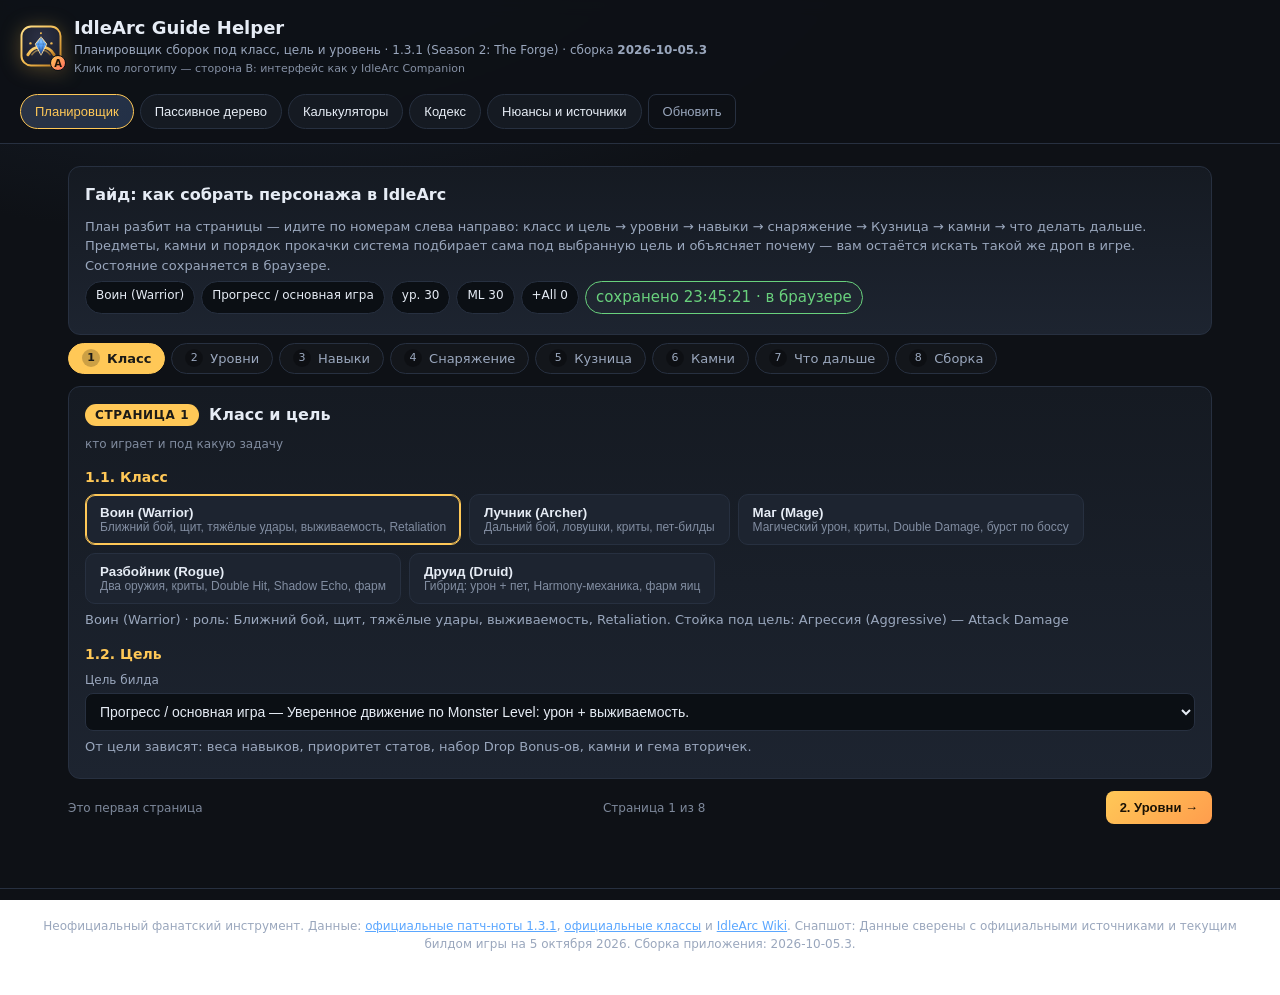
==== commit d3c1fdcc: "feat(sideb): точное повторение интерфейса IdleArc Companion (редизайн v2) По требованию пользователя" ====
--- a/index.html
+++ b/index.html
@@ -7,7 +7,7 @@
 <meta http-equiv="Pragma" content="no-cache" />
 <meta http-equiv="Expires" content="0" />
 <title>IdleArc Guide Helper — планировщик сборок</title>
-<meta name="build" content="2026-10-05.2" />
+<meta name="build" content="2026-10-05.3" />
 <meta name="description" content="Помощник по сборке персонажа в IdleArc (Season 2, патч 1.3.1): классовые навыки, статы, аффиксы, гемы, петы, талисманы." />
 <link rel="stylesheet" href="styles/app.css" />
 <link rel="stylesheet" href="styles/sideb.css" />
@@ -83,7 +83,7 @@
     box.hidden = false;
     box.innerHTML = '<b>Приложение не загрузилось</b><div>' + html + '</div>'
       + '<div class="boot-actions">HTML-сборка страницы: <code>' + build() + '</code> · ожидается сборка приложения '
-      + '<code>2026-10-05.2</code>'
+      + '<code>2026-10-05.3</code>'
       + ' <button class="btn primary" onclick="location.reload(true)">Перезагрузить</button></div>'
       + '<div class="muted small">Если кнопка не помогает — нажмите Ctrl+Shift+R (жёсткая перезагрузка): браузер мог сохранить старые файлы.</div>';
   /* ожидаемая сборка приложения — обновляется вместе с DATA_META.build */
--- a/styles/sideb.css
+++ b/styles/sideb.css
@@ -1,238 +1,208 @@
 /* ==========================================================================
-   Сторона B — интерфейс в стиле IdleArc Companion (idlearc-companion railway).
-   Тёмная «игровая» тема: глубокий синевато-чёрный фон, золото акцентов,
-   скруглённые панели, жетоны редкостей как в игре.
+   Сторона B — интерфейс повторяет IdleArc Companion
+   (idlearc-companion-web-production.up.railway.app):
+   компактная тёмная тема, шапка «логотип + поиск», карточная навигация
+   с глифами в приглушённых квадратах и стрелкой «›», обратные ссылки
+   «‹ Home» на внутренних страницах.
    Все селекторы изолированы под .sideb, чтобы не задеть сторону A.
    ========================================================================== */
 
 .sideb {
   --b-bg: #0b0d13;
-  --b-bg2: #10131b;
-  --b-surface: #151924;
-  --b-surface2: #1a1f2e;
-  --b-line: #262d40;
-  --b-text: #e9ecf5;
-  --b-muted: #8f98b0;
+  --b-bg2: #0f1219;
+  --b-surface: #141826;
+  --b-surface2: #181d2c;
+  --b-line: #232a3d;
+  --b-line2: #2c3550;
+  --b-text: #e8ebf3;
+  --b-muted: #8b93a9;
   --b-gold: #f0b64b;
-  --b-gold2: #ffe08a;
+  --b-gold2: #ffd88f;
   --b-violet: #8f85f0;
-  --b-green: #59d68c;
-  --b-red: #ff6b5f;
+  --b-green: #5cd692;
+  --b-red: #ff6f63;
   --b-blue: #5ba7ff;
-  --b-radius: 14px;
+  --b-radius: 12px;
 
   min-height: 100vh;
   color: var(--b-text);
   background:
-    radial-gradient(1100px 480px at 18% -8%, #1a2136 0%, transparent 55%),
-    radial-gradient(900px 420px at 88% 4%, #231a2e 0%, transparent 50%),
+    radial-gradient(1000px 420px at 50% -12%, #151b2e 0%, transparent 60%),
     var(--b-bg);
-  font: 14.5px/1.55 "Segoe UI", Roboto, Inter, system-ui, sans-serif;
+  font: 14px/1.55 "Segoe UI", Roboto, Inter, -apple-system, system-ui, sans-serif;
+  -webkit-font-smoothing: antialiased;
 }
 
 .sideb a { color: var(--b-gold); text-decoration: none; }
 .sideb a:hover { color: var(--b-gold2); }
 
-/* ------------------------------- шапка ------------------------------- */
+/* ------------------------------- шапка --------------------------------- */
 
 .b-shell { min-height: 100vh; display: flex; flex-direction: column; }
 
 .b-top {
   position: sticky; top: 0; z-index: 30;
-  display: grid; grid-template-columns: auto 1fr auto; gap: 18px; align-items: center;
-  padding: 14px clamp(14px, 3vw, 32px);
-  background: rgba(11, 13, 19, .88);
+  display: grid; grid-template-columns: auto minmax(0, 560px); gap: clamp(14px, 3vw, 34px);
+  align-items: center;
+  padding: 12px clamp(14px, 3.5vw, 40px);
+  background: rgba(11, 13, 19, .92);
   border-bottom: 1px solid var(--b-line);
   backdrop-filter: blur(10px);
-  flex-wrap: wrap;
-}
-
-.b-brand { display: flex; align-items: center; gap: 12px; }
+}
+
+.b-brand { display: flex; align-items: center; gap: 11px; min-width: 0; }
 
 .b-logo {
   position: relative; padding: 0; border: 0; background: none; cursor: pointer;
-  filter: drop-shadow(0 2px 10px rgba(240, 182, 75, .25));
+  filter: drop-shadow(0 2px 8px rgba(240, 182, 75, .22));
   transition: transform .15s ease;
 }
-.b-logo:hover { transform: scale(1.06) rotate(-2deg); }
+.b-logo:hover { transform: scale(1.05); }
 .b-side-badge {
   position: absolute; right: -3px; bottom: -3px;
-  width: 16px; height: 16px; border-radius: 50%;
+  width: 15px; height: 15px; border-radius: 50%;
   background: linear-gradient(135deg, var(--b-violet), #5a51c9);
-  color: #fff; font-size: 10px; font-weight: 800; line-height: 16px; text-align: center;
+  color: #fff; font-size: 9.5px; font-weight: 800; line-height: 15px; text-align: center;
   border: 1.5px solid var(--b-bg);
 }
 
-.b-word { display: flex; flex-direction: column; }
-.b-title { font-size: 17px; font-weight: 800; letter-spacing: .2px; color: var(--b-text); }
+.b-word { display: flex; flex-direction: column; line-height: 1.2; }
+.b-title { font-size: 15.5px; font-weight: 700; color: var(--b-text); letter-spacing: .15px; }
 .b-title:hover { color: var(--b-gold2); }
-.b-sub { font-size: 11.5px; color: var(--b-muted); }
-
-.b-nav { display: flex; gap: 6px; flex-wrap: wrap; justify-content: flex-end; }
-.b-nav-link {
-  display: inline-flex; align-items: center; gap: 7px;
-  padding: 8px 13px; border-radius: 999px;
-  color: var(--b-muted); border: 1px solid transparent;
-  font-size: 13px; font-weight: 600;
-  transition: .15s;
-}
-.b-nav-link:hover { color: var(--b-text); border-color: var(--b-line); background: var(--b-surface); }
-.b-nav-link.active { color: var(--b-gold); border-color: rgba(240, 182, 75, .45); background: rgba(240, 182, 75, .09); }
-.b-nav-ic { font-size: 13px; }
-
-/* ------------------------------- поиск ------------------------------- */
-
-.b-search { position: relative; display: flex; align-items: center; min-width: 240px; }
+.b-sub { font-size: 10.5px; color: var(--b-muted); }
+
+/* ------------------------------- поиск --------------------------------- */
+
+.b-search { position: relative; display: flex; align-items: center; }
 .b-search-glyph {
-  position: absolute; left: 13px; font-size: 18px; color: var(--b-gold); pointer-events: none;
+  position: absolute; left: 14px; top: 50%; transform: translateY(-50%);
+  font-size: 17px; color: var(--b-muted); pointer-events: none; z-index: 2;
 }
 .b-search-input {
-  width: 100%; padding: 11px 14px 11px 38px;
+  width: 100%; padding: 10px 14px 10px 36px;
   background: var(--b-surface); color: var(--b-text);
-  border: 1px solid var(--b-line); border-radius: 999px; outline: none;
-  font-size: 13.5px;
-  transition: .15s;
-}
-.b-search-input::placeholder { color: var(--b-muted); opacity: .8; }
-.b-search-input:focus { border-color: rgba(240, 182, 75, .55); box-shadow: 0 0 0 3px rgba(240, 182, 75, .12); }
+  border: 1px solid var(--b-line); border-radius: 10px; outline: none;
+  font-size: 13.5px; line-height: 1.4;
+  transition: border-color .15s, box-shadow .15s;
+}
+.b-search-input::placeholder { color: var(--b-muted); opacity: .85; }
+.b-search-input:focus { border-color: rgba(240, 182, 75, .5); box-shadow: 0 0 0 3px rgba(240, 182, 75, .1); }
 
 .b-search-results {
-  position: absolute; top: calc(100% + 8px); left: 0; right: 0; z-index: 50;
-  background: var(--b-surface2); border: 1px solid var(--b-line); border-radius: 12px;
-  box-shadow: 0 18px 40px rgba(0, 0, 0, .55);
-  max-height: 420px; overflow: auto; padding: 6px;
+  position: absolute; top: calc(100% + 6px); left: 0; right: 0; z-index: 50;
+  background: var(--b-surface); border: 1px solid var(--b-line2); border-radius: 12px;
+  box-shadow: 0 16px 40px rgba(0, 0, 0, .55);
+  max-height: 400px; overflow: auto; padding: 5px;
 }
 .b-search-item {
   display: flex; gap: 10px; align-items: center; width: 100%;
-  padding: 9px 10px; border: 0; border-radius: 9px; background: none; color: var(--b-text);
+  padding: 8px 9px; border: 0; border-radius: 8px; background: none; color: var(--b-text);
   text-align: left; cursor: pointer; font: inherit;
 }
-.b-search-item:hover { background: rgba(240, 182, 75, .08); }
+.b-search-item:hover { background: var(--b-surface2); }
 .b-search-ic {
-  width: 30px; height: 30px; border-radius: 8px; display: grid; place-items: center;
-  background: rgba(143, 133, 240, .12); color: var(--b-violet); font-size: 15px; flex: none;
+  width: 28px; height: 28px; border-radius: 8px; display: grid; place-items: center;
+  background: rgba(240, 182, 75, .1); color: var(--b-gold); font-size: 13px; flex: none;
 }
 .b-search-main { display: flex; flex-direction: column; min-width: 0; flex: 1; }
-.b-search-main b { font-size: 13px; white-space: nowrap; overflow: hidden; text-overflow: ellipsis; }
-.b-search-sub { font-size: 11.5px; color: var(--b-muted); white-space: nowrap; overflow: hidden; text-overflow: ellipsis; }
+.b-search-main b { font-size: 12.5px; font-weight: 600; white-space: nowrap; overflow: hidden; text-overflow: ellipsis; }
+.b-search-sub { font-size: 11px; color: var(--b-muted); white-space: nowrap; overflow: hidden; text-overflow: ellipsis; }
 .b-search-tag {
-  flex: none; font-size: 10.5px; color: var(--b-gold);
-  border: 1px solid rgba(240, 182, 75, .35); border-radius: 999px; padding: 2px 8px;
-}
-.b-search-empty { padding: 14px; color: var(--b-muted); font-size: 13px; }
-
-/* ------------------------------- каркас ------------------------------- */
-
-.b-view { width: 100%; max-width: 1160px; margin: 0 auto; padding: 26px clamp(12px, 3vw, 30px) 70px; flex: 1; }
+  flex: none; font-size: 10px; color: var(--b-muted);
+  border: 1px solid var(--b-line); border-radius: 999px; padding: 2px 7px;
+}
+.b-search-empty { padding: 12px 14px; color: var(--b-muted); font-size: 12.5px; }
+
+/* ------------------------------- каркас -------------------------------- */
+
+.b-view { width: 100%; max-width: 980px; margin: 0 auto; padding: 26px clamp(14px, 3.5vw, 40px) 60px; flex: 1; }
 
 .b-foot {
-  display: flex; justify-content: space-between; gap: 14px; flex-wrap: wrap;
-  padding: 16px clamp(14px, 3vw, 32px);
-  color: var(--b-muted); font-size: 12px; border-top: 1px solid var(--b-line);
+  display: flex; justify-content: space-between; gap: 12px; flex-wrap: wrap;
+  padding: 14px clamp(14px, 3.5vw, 40px);
+  color: var(--b-muted); font-size: 11.5px; border-top: 1px solid var(--b-line);
 }
 .b-foot-link { color: var(--b-gold); }
 
-.b-page-head h1 { font-size: 26px; margin: 6px 0 4px; letter-spacing: .2px; }
-.b-page-sub { color: var(--b-muted); margin: 0 0 18px; max-width: 760px; }
-
-/* -------------------------------- хиро -------------------------------- */
-
-.b-hero {
-  position: relative; overflow: hidden;
-  border: 1px solid var(--b-line); border-radius: 20px;
-  padding: clamp(26px, 5vw, 52px) clamp(20px, 4vw, 44px);
-  background: linear-gradient(160deg, #171c2c 0%, #101320 60%, #141021 100%);
-  margin-bottom: 22px;
-}
-.b-hero-glow {
-  position: absolute; inset: -40% -10% auto auto; width: 480px; height: 480px; border-radius: 50%;
-  background: radial-gradient(circle, rgba(240, 182, 75, .16) 0%, transparent 60%);
-  pointer-events: none;
-}
+/* Шапка внутренней страницы: обратная ссылка + заголовок + подпись. */
+.b-back {
+  display: inline-flex; align-items: center; gap: 3px;
+  color: var(--b-muted); font-size: 12px; margin-bottom: 10px;
+}
+.b-back:hover { color: var(--b-gold); }
+.b-back-ic { font-size: 15px; line-height: 1; }
+.b-page-head h2 { font-size: 22px; font-weight: 700; margin: 0 0 4px; letter-spacing: -.2px; }
+.b-page-sub { color: var(--b-muted); font-size: 13px; margin: 0 0 20px; max-width: 720px; }
+
+/* -------------------------------- хиро --------------------------------- */
+
+.b-hero { margin: 10px 0 26px; }
 .b-hero-title {
-  margin: 0 0 10px; max-width: 640px;
-  font-size: clamp(28px, 4.6vw, 44px); font-weight: 850; line-height: 1.06; letter-spacing: -.5px;
-  background: linear-gradient(120deg, #fff 30%, var(--b-gold2) 70%, var(--b-gold) 100%);
-  -webkit-background-clip: text; background-clip: text; color: transparent;
-}
-.b-hero-sub { color: #c3cade; font-size: 16px; margin: 0; max-width: 560px; }
-.b-hero-ru { color: var(--b-muted); font-size: 13px; margin: 10px 0 16px; max-width: 640px; }
-
-.b-chip-row { display: flex; gap: 7px; flex-wrap: wrap; align-items: center; }
-.b-chip {
-  display: inline-flex; align-items: center; gap: 5px;
-  border: 1px solid var(--b-line); background: var(--b-surface);
-  color: #cbd3e6; font-size: 12px; padding: 3.5px 10px; border-radius: 999px; white-space: nowrap;
-}
-.b-chip.gold { border-color: rgba(240, 182, 75, .5); color: var(--b-gold); background: rgba(240, 182, 75, .08); }
-.b-chip.green { border-color: rgba(89, 214, 140, .4); color: var(--b-green); background: rgba(89, 214, 140, .07); }
-.b-chip.red { border-color: rgba(255, 107, 95, .45); color: var(--b-red); background: rgba(255, 107, 95, .08); }
-.b-chip.rar-t1 { color: #b8c2d6; }
-.b-chip.rar-t2 { color: var(--b-green); border-color: rgba(89, 214, 140, .4); }
-.b-chip.rar-t3 { color: var(--b-blue); border-color: rgba(91, 167, 255, .4); }
-.b-chip.rar-t4 { color: var(--b-violet); border-color: rgba(143, 133, 240, .45); }
-.b-chip.rar-t5 { color: var(--b-gold); border-color: rgba(240, 182, 75, .5); }
-.b-chip.rar-t6 { color: var(--b-red); border-color: rgba(255, 107, 95, .5); }
-
-/* --------------------------- карточки быстрого доступа --------------------------- */
-
-.b-quick-title { color: var(--b-muted); font-size: 12px; text-transform: uppercase; letter-spacing: 1.4px; margin: 6px 2px 10px; }
-.b-quick { display: grid; grid-template-columns: repeat(auto-fit, minmax(230px, 1fr)); gap: 12px; margin-bottom: 20px; }
+  margin: 0 0 8px;
+  font-size: clamp(26px, 4.4vw, 38px); font-weight: 800; line-height: 1.08; letter-spacing: -.6px;
+  color: #f4f6fb;
+}
+.b-hero-sub { color: var(--b-muted); font-size: 15px; margin: 0; max-width: 560px; }
+
+/* --------------------------- карточки-навигация ------------------------- */
+
+.b-quick-title {
+  color: var(--b-muted); font-size: 11.5px; font-weight: 600;
+  text-transform: uppercase; letter-spacing: 1.3px; margin: 22px 0 10px;
+}
+.b-quick { display: grid; grid-template-columns: repeat(auto-fit, minmax(255px, 1fr)); gap: 10px; }
 .b-quick-card {
-  display: flex; align-items: center; gap: 13px;
-  background: linear-gradient(180deg, var(--b-surface), var(--b-surface2));
+  display: flex; align-items: center; gap: 12px;
+  background: var(--b-surface);
   border: 1px solid var(--b-line); border-radius: var(--b-radius);
-  padding: 15px 16px; color: var(--b-text);
-  transition: transform .16s ease, border-color .16s ease, box-shadow .16s ease;
-}
-.b-quick-card:hover {
-  transform: translateY(-2px); border-color: rgba(240, 182, 75, .5);
-  box-shadow: 0 12px 28px rgba(0, 0, 0, .4);
-}
+  padding: 13px 14px; color: var(--b-text);
+  cursor: pointer; font: inherit; text-align: left; width: 100%;
+  transition: border-color .15s ease, background .15s ease, transform .15s ease;
+}
+.b-quick-card:hover { background: var(--b-surface2); border-color: var(--b-line2); transform: translateY(-1px); }
+.b-quick-card:hover .b-quick-arrow { color: var(--b-gold); transform: translateX(2px); }
 .b-quick-ic {
-  width: 42px; height: 42px; flex: none; border-radius: 11px; display: grid; place-items: center;
-  font-size: 20px; color: #1a1205;
-  background: linear-gradient(135deg, var(--b-gold2), var(--b-gold) 55%, #b5761f);
-  box-shadow: inset 0 1px 0 rgba(255, 255, 255, .35), 0 4px 12px rgba(240, 182, 75, .3);
+  width: 38px; height: 38px; flex: none; border-radius: 10px; display: grid; place-items: center;
+  font-size: 17px; line-height: 1;
+  color: var(--b-gold);
+  background: rgba(240, 182, 75, .1);
+  border: 1px solid rgba(240, 182, 75, .22);
 }
 .b-quick-main { display: flex; flex-direction: column; min-width: 0; }
-.b-quick-main b { font-size: 15px; }
-.b-quick-desc { color: #c3cade; font-size: 12.5px; }
-.b-quick-ru { color: var(--b-muted); font-size: 11px; margin-top: 2px; }
-.b-quick-arrow { margin-left: auto; color: var(--b-gold); font-size: 22px; font-weight: 700; }
-
-.b-stats { display: grid; grid-template-columns: repeat(auto-fit, minmax(150px, 1fr)); gap: 10px; margin-bottom: 12px; }
-.b-stat { background: var(--b-bg2); border: 1px solid var(--b-line); border-radius: 11px; padding: 11px 13px; display: flex; flex-direction: column; }
-.b-stat b { font-size: 18px; color: var(--b-gold); }
-.b-stat span { font-size: 11.5px; color: var(--b-muted); }
+.b-quick-main b { font-size: 14px; font-weight: 650; letter-spacing: .1px; }
+.b-quick-desc { color: var(--b-muted); font-size: 12px; margin-top: 1px; }
+.b-quick-arrow {
+  margin-left: auto; color: #4d5468; font-size: 20px; font-weight: 600;
+  transition: color .15s, transform .15s;
+}
 
 /* -------------------------------- панели -------------------------------- */
 
 .b-panel {
-  background: linear-gradient(180deg, var(--b-surface), var(--b-surface2));
+  background: var(--b-surface);
   border: 1px solid var(--b-line); border-radius: var(--b-radius);
-  padding: 16px 17px; margin-bottom: 14px;
-}
-.b-panel-title { margin: 0 0 10px; font-size: 15.5px; letter-spacing: .2px; }
-.b-h3 { margin: 12px 0 6px; font-size: 13px; color: var(--b-gold); }
-.b-note { color: var(--b-muted); font-size: 12.5px; margin: 6px 0; }
-
-.b-two { display: grid; grid-template-columns: repeat(auto-fit, minmax(260px, 1fr)); gap: 14px; }
+  padding: 14px 15px; margin-bottom: 12px;
+}
+.b-panel-title { margin: 0 0 9px; font-size: 14px; font-weight: 650; }
+.b-h3 { margin: 11px 0 5px; font-size: 12.5px; font-weight: 650; color: var(--b-gold); }
+.b-note { color: var(--b-muted); font-size: 12px; margin: 6px 0; }
+
+.b-two { display: grid; grid-template-columns: repeat(auto-fit, minmax(250px, 1fr)); gap: 12px; }
 
 /* -------------------------------- таблицы -------------------------------- */
 
-.b-table-wrap { overflow-x: auto; margin: 8px -4px 4px; }
-.b-table { width: 100%; border-collapse: collapse; font-size: 13px; }
+.b-table-wrap { overflow-x: auto; margin: 6px -2px 2px; }
+.b-table { width: 100%; border-collapse: collapse; font-size: 12.5px; }
 .b-table th {
-  text-align: left; color: var(--b-muted); font-weight: 600; font-size: 11.5px;
+  text-align: left; color: var(--b-muted); font-weight: 600; font-size: 10.5px;
   text-transform: uppercase; letter-spacing: .6px;
-  padding: 7px 10px; border-bottom: 1px solid var(--b-line); white-space: nowrap;
-}
-.b-table td { padding: 7px 10px; border-bottom: 1px solid rgba(38, 45, 64, .55); vertical-align: top; }
-.b-table tr:hover td { background: rgba(240, 182, 75, .04); }
+  padding: 6px 9px; border-bottom: 1px solid var(--b-line); white-space: nowrap;
+}
+.b-table td { padding: 6px 9px; border-bottom: 1px solid rgba(35, 42, 61, .5); vertical-align: top; }
+.b-table tr:hover td { background: rgba(240, 182, 75, .03); }
 .b-table tr:last-child td { border-bottom: 0; }
 
-.b-kv { display: flex; justify-content: space-between; gap: 10px; padding: 4px 0; border-bottom: 1px dashed rgba(38, 45, 64, .6); font-size: 13px; }
+.b-kv { display: flex; justify-content: space-between; gap: 10px; padding: 4px 0; border-bottom: 1px dashed rgba(35, 42, 61, .6); font-size: 12.5px; }
 .b-k { color: var(--b-muted); }
 .b-v { font-weight: 600; }
 
@@ -241,152 +211,152 @@
 .b-bad { color: var(--b-red); font-weight: 700; }
 .b-accent { color: var(--b-gold); }
 
-/* ------------------------------- контролы ------------------------------- */
-
-.b-controls { display: flex; gap: 14px; flex-wrap: wrap; align-items: flex-end; }
-.b-ctl { display: flex; flex-direction: column; gap: 5px; min-width: 140px; }
-.b-ctl label { font-size: 11.5px; color: var(--b-muted); text-transform: uppercase; letter-spacing: .6px; }
+/* ------------------------------ чипы/теги -------------------------------- */
+
+.b-chip-row { display: flex; gap: 6px; flex-wrap: wrap; align-items: center; }
+.b-chip {
+  display: inline-flex; align-items: center; gap: 5px;
+  border: 1px solid var(--b-line); background: var(--b-bg2);
+  color: #c5ccdd; font-size: 11.5px; padding: 3px 9px; border-radius: 999px; white-space: nowrap;
+}
+.b-chip.gold { border-color: rgba(240, 182, 75, .5); color: var(--b-gold); background: rgba(240, 182, 75, .07); }
+.b-chip.green { border-color: rgba(92, 214, 146, .4); color: var(--b-green); background: rgba(92, 214, 146, .06); }
+.b-chip.red { border-color: rgba(255, 111, 99, .45); color: var(--b-red); background: rgba(255, 111, 99, .07); }
+.b-chip.rar-t1 { color: #b8c2d6; }
+.b-chip.rar-t2 { color: var(--b-green); border-color: rgba(92, 214, 146, .4); }
+.b-chip.rar-t3 { color: var(--b-blue); border-color: rgba(91, 167, 255, .4); }
+.b-chip.rar-t4 { color: var(--b-violet); border-color: rgba(143, 133, 240, .45); }
+.b-chip.rar-t5 { color: var(--b-gold); border-color: rgba(240, 182, 75, .5); }
+.b-chip.rar-t6 { color: var(--b-red); border-color: rgba(255, 111, 99, .5); }
+
+/* ------------------------------- контролы -------------------------------- */
+
+.b-controls { display: flex; gap: 12px; flex-wrap: wrap; align-items: flex-end; }
+.b-ctl { display: flex; flex-direction: column; gap: 4px; min-width: 130px; }
+.b-ctl label { font-size: 10.5px; color: var(--b-muted); text-transform: uppercase; letter-spacing: .6px; }
 .b-input {
   background: var(--b-bg2); color: var(--b-text);
-  border: 1px solid var(--b-line); border-radius: 10px;
-  padding: 9px 11px; font-size: 13.5px; outline: none; width: 100%;
+  border: 1px solid var(--b-line); border-radius: 9px;
+  padding: 8px 10px; font-size: 13px; outline: none; width: 100%;
   transition: border-color .15s;
 }
-.b-input:focus { border-color: rgba(240, 182, 75, .55); }
+.b-input:focus { border-color: rgba(240, 182, 75, .5); }
 select.b-input { cursor: pointer; }
-.b-num { max-width: 110px; }
+.b-num { max-width: 100px; }
 
 .b-pick {
   background: var(--b-bg2); color: var(--b-text); border: 1px solid var(--b-line);
-  padding: 7px 13px; border-radius: 999px; cursor: pointer; font-size: 12.5px; font-weight: 600;
+  padding: 6px 12px; border-radius: 999px; cursor: pointer; font-size: 12px; font-weight: 600;
   transition: .15s;
 }
-.b-pick:hover { border-color: var(--b-violet); }
-.b-pick.active { background: rgba(240, 182, 75, .12); border-color: var(--b-gold); color: var(--b-gold); }
-
-.b-kpis { display: grid; grid-template-columns: repeat(auto-fit, minmax(170px, 1fr)); gap: 11px; margin-bottom: 14px; }
+.b-pick:hover { border-color: var(--b-line2); }
+.b-pick.active { background: rgba(240, 182, 75, .1); border-color: var(--b-gold); color: var(--b-gold); }
+
+.b-kpis { display: grid; grid-template-columns: repeat(auto-fit, minmax(160px, 1fr)); gap: 9px; margin-bottom: 12px; }
 .b-kpi {
-  background: linear-gradient(180deg, var(--b-surface), var(--b-surface2));
-  border: 1px solid var(--b-line); border-radius: 12px; padding: 13px 15px;
+  background: var(--b-surface);
+  border: 1px solid var(--b-line); border-radius: 10px; padding: 11px 13px;
   display: flex; flex-direction: column;
 }
-.b-kpi b { font-size: 20px; color: var(--b-gold); }
-.b-kpi span { color: var(--b-muted); font-size: 11.5px; }
-
-/* ------------------------------- Compare ------------------------------- */
-
-.b-cmp-grid { display: grid; grid-template-columns: repeat(auto-fit, minmax(300px, 1fr)); gap: 14px; }
-.b-cmp-controls { display: flex; flex-direction: column; gap: 8px; }
-.b-ctl-mini { display: flex; align-items: center; gap: 7px; flex-wrap: wrap; }
-.b-ctl-mini label { font-size: 11.5px; color: var(--b-muted); }
+.b-kpi b { font-size: 18px; color: var(--b-gold); }
+.b-kpi span { color: var(--b-muted); font-size: 11px; }
+
+/* ------------------------------- Compare -------------------------------- */
+
+.b-cmp-grid { display: grid; grid-template-columns: repeat(auto-fit, minmax(290px, 1fr)); gap: 12px; }
+.b-cmp-controls { display: flex; flex-direction: column; gap: 7px; }
+.b-ctl-mini { display: flex; align-items: center; gap: 6px; flex-wrap: wrap; }
+.b-ctl-mini label { font-size: 11px; color: var(--b-muted); }
 .b-ctl-mini .b-input { width: auto; }
 .b-cmp-card { display: flex; flex-direction: column; gap: 0; }
-.b-cmp-card.winner { }
-.b-cmp-card.winner > .b-cmp-head { border-color: rgba(89, 214, 140, .6); box-shadow: 0 0 0 1px rgba(89, 214, 140, .25); }
+.b-cmp-card.winner > .b-cmp-head { border-color: rgba(92, 214, 146, .55); box-shadow: 0 0 0 1px rgba(92, 214, 146, .2); }
 .b-cmp-head {
-  display: flex; gap: 14px; align-items: center;
-  background: linear-gradient(160deg, #191f30, #12151f);
+  display: flex; gap: 12px; align-items: center;
+  background: var(--b-surface);
   border: 1px solid var(--b-line); border-radius: var(--b-radius);
-  padding: 14px; margin-bottom: 12px;
-}
-.b-cmp-art { width: 88px; height: 88px; flex: none; display: grid; place-items: center; background: rgba(0,0,0,.25); border-radius: 12px; }
-.b-cmp-art img { width: 88px; height: 88px; object-fit: contain; image-rendering: -webkit-optimize-contrast; }
-.b-cmp-art svg { width: 72px; height: 72px; }
-.b-cmp-name { font-size: 16px; display: block; }
-.b-cmp-sub { color: var(--b-muted); font-size: 12px; margin: 3px 0 7px; display: block; }
+  padding: 12px; margin-bottom: 10px;
+}
+.b-cmp-art { width: 80px; height: 80px; flex: none; display: grid; place-items: center; background: rgba(0, 0, 0, .25); border-radius: 10px; }
+.b-cmp-art img { width: 80px; height: 80px; object-fit: contain; image-rendering: -webkit-optimize-contrast; }
+.b-cmp-art svg { width: 64px; height: 64px; }
+.b-cmp-name { font-size: 15px; display: block; }
+.b-cmp-sub { color: var(--b-muted); font-size: 11.5px; margin: 3px 0 6px; display: block; }
 
 .b-verdict {
-  border: 1px solid rgba(89, 214, 140, .45); background: rgba(89, 214, 140, .07);
-  border-radius: var(--b-radius); padding: 13px 16px; margin-bottom: 14px;
-  display: flex; flex-direction: column; gap: 4px;
-}
-.b-verdict b { color: var(--b-green); font-size: 14.5px; }
+  border: 1px solid rgba(92, 214, 146, .4); background: rgba(92, 214, 146, .06);
+  border-radius: var(--b-radius); padding: 12px 14px; margin-bottom: 12px;
+  display: flex; flex-direction: column; gap: 3px;
+}
+.b-verdict b { color: var(--b-green); font-size: 13.5px; }
 .b-verdict.tie { border-color: var(--b-line); background: var(--b-surface); }
 .b-verdict.tie b { color: var(--b-text); }
 
-/* ------------------------------ Skill Trees ------------------------------ */
-
-.b-branch-grid { display: grid; grid-template-columns: repeat(auto-fit, minmax(280px, 1fr)); gap: 13px; }
-.b-branch { background: linear-gradient(180deg, var(--b-surface), var(--b-surface2)); border: 1px solid var(--b-line); border-radius: var(--b-radius); padding: 13px; }
-.b-branch-head { display: flex; justify-content: space-between; align-items: center; margin-bottom: 10px; font-size: 15px; }
-.b-tier { margin-bottom: 10px; }
-.b-tier-title { font-size: 11px; color: var(--b-muted); text-transform: uppercase; letter-spacing: .8px; margin: 10px 0 6px; }
-.b-skill { background: var(--b-bg2); border: 1px solid rgba(38, 45, 64, .8); border-radius: 10px; padding: 10px 12px; margin-bottom: 7px; }
+/* ----------------------------- Skill Trees ------------------------------- */
+
+.b-branch-grid { display: grid; grid-template-columns: repeat(auto-fit, minmax(270px, 1fr)); gap: 11px; }
+.b-branch { background: var(--b-surface); border: 1px solid var(--b-line); border-radius: var(--b-radius); padding: 12px; }
+.b-branch-head { display: flex; justify-content: space-between; align-items: center; margin-bottom: 9px; font-size: 14px; }
+.b-tier { margin-bottom: 9px; }
+.b-tier-title { font-size: 10.5px; color: var(--b-muted); text-transform: uppercase; letter-spacing: .8px; margin: 9px 0 5px; }
+.b-skill { background: var(--b-bg2); border: 1px solid rgba(35, 42, 61, .8); border-radius: 9px; padding: 9px 11px; margin-bottom: 6px; }
 .b-skill-top { display: flex; justify-content: space-between; align-items: center; gap: 8px; }
-.b-skill-txt { color: #c3cade; font-size: 12.5px; margin: 6px 0 0; }
-
-.b-ptier { background: linear-gradient(180deg, var(--b-surface), var(--b-surface2)); border: 1px solid var(--b-line); border-radius: 12px; margin-bottom: 9px; overflow: hidden; }
-.b-ptier-head { display: flex; align-items: center; gap: 12px; padding: 12px 15px; cursor: pointer; user-select: none; }
-.b-ptier-head:hover { background: rgba(240, 182, 75, .05); }
-.b-ptier-head b { min-width: 52px; }
-.b-ptier-body { padding: 2px 14px 13px; border-top: 1px solid rgba(38, 45, 64, .55); }
-.b-caret { margin-left: auto; color: var(--b-gold); font-size: 16px; }
-
-.b-prow { display: flex; align-items: flex-start; gap: 10px; padding: 7px 0; border-bottom: 1px dashed rgba(38, 45, 64, .5); }
+.b-skill-txt { color: #c3cade; font-size: 12px; margin: 5px 0 0; }
+
+.b-ptier { background: var(--b-surface); border: 1px solid var(--b-line); border-radius: 11px; margin-bottom: 8px; overflow: hidden; }
+.b-ptier-head { display: flex; align-items: center; gap: 11px; padding: 10px 13px; cursor: pointer; user-select: none; }
+.b-ptier-head:hover { background: rgba(240, 182, 75, .04); }
+.b-ptier-head b { min-width: 48px; }
+.b-ptier-body { padding: 2px 12px 11px; border-top: 1px solid rgba(35, 42, 61, .5); }
+.b-caret { margin-left: auto; color: var(--b-gold); font-size: 15px; }
+
+.b-prow { display: flex; align-items: flex-start; gap: 9px; padding: 6px 0; border-bottom: 1px dashed rgba(35, 42, 61, .5); }
 .b-prow:last-child { border-bottom: 0; }
 .b-prow.ms .b-prow-no { color: var(--b-gold); }
-.b-prow-no { width: 22px; flex: none; text-align: center; color: var(--b-muted); font-size: 12.5px; padding-top: 3px; }
-.b-pnodes { display: flex; gap: 7px; flex-wrap: wrap; }
+.b-prow-no { width: 20px; flex: none; text-align: center; color: var(--b-muted); font-size: 12px; padding-top: 3px; }
+.b-pnodes { display: flex; gap: 6px; flex-wrap: wrap; }
 .b-pnode {
-  border: 1px solid var(--b-line); background: var(--b-bg2); border-radius: 9px;
-  padding: 5px 9px; font-size: 12.5px; color: var(--b-muted);
+  border: 1px solid var(--b-line); background: var(--b-bg2); border-radius: 8px;
+  padding: 4px 8px; font-size: 12px; color: var(--b-muted);
   display: inline-flex; align-items: baseline; gap: 4px;
 }
 .b-pnode b { color: #c3cade; font-weight: 600; }
-.b-pnode.picked { border-color: rgba(240, 182, 75, .55); background: rgba(240, 182, 75, .09); }
+.b-pnode.picked { border-color: rgba(240, 182, 75, .5); background: rgba(240, 182, 75, .08); }
 .b-pnode.picked b { color: var(--b-gold); }
 .b-pnode.picked em { color: var(--b-gold); font-style: normal; font-weight: 800; }
 .b-pnode.attr b::after { content: " ◆"; color: var(--b-violet); }
 
-.b-flash { animation: bflash 1.8s ease; border-radius: 10px; }
+.b-flash { animation: bflash 1.8s ease; border-radius: 9px; }
 @keyframes bflash {
-  0%, 55% { outline: 2px solid rgba(240, 182, 75, .85); outline-offset: 2px; }
+  0%, 55% { outline: 2px solid rgba(240, 182, 75, .8); outline-offset: 2px; }
   100% { outline: 2px solid transparent; outline-offset: 2px; }
 }
 
-/* -------------------------------- Codex -------------------------------- */
-
-.b-codex { display: grid; grid-template-columns: 210px 1fr; gap: 14px; align-items: start; }
-.b-codex-menu { display: flex; flex-direction: column; gap: 7px; position: sticky; top: 84px; }
-.b-codex-cat {
-  display: flex; align-items: center; gap: 11px; text-align: left;
-  background: var(--b-surface); border: 1px solid var(--b-line); border-radius: 11px;
-  padding: 10px 12px; color: var(--b-text); cursor: pointer; font: inherit;
-  transition: .15s;
-}
-.b-codex-cat:hover { border-color: var(--b-violet); }
-.b-codex-cat.active { border-color: var(--b-gold); background: rgba(240, 182, 75, .08); }
-.b-codex-cat.active b { color: var(--b-gold); }
-.b-codex-ic { width: 30px; height: 30px; border-radius: 8px; display: grid; place-items: center; background: rgba(143, 133, 240, .1); font-size: 14px; flex: none; }
-.b-codex-label { display: flex; flex-direction: column; min-width: 0; }
-.b-codex-label b { font-size: 13px; }
-.b-codex-label .b-note { font-size: 10.5px; margin: 0; }
-.b-codex-search { margin-bottom: 12px; }
+/* -------------------------------- Codex ---------------------------------- */
+
+.b-codex-search { margin-bottom: 11px; }
 .b-codex-content { min-width: 0; }
-.b-codex-content .b-panel { margin-bottom: 12px; }
-
-.b-cat-block { margin-bottom: 16px; }
-.b-cat-title { font-size: 13px; color: var(--b-gold); margin: 12px 2px 8px; letter-spacing: .3px; }
-.b-item { background: linear-gradient(180deg, var(--b-surface), var(--b-surface2)); border: 1px solid var(--b-line); border-radius: 11px; margin-bottom: 8px; overflow: hidden; }
+.b-codex-content .b-panel { margin-bottom: 10px; }
+
+.b-cat-block { margin-bottom: 14px; }
+.b-cat-title { font-size: 12px; font-weight: 650; color: var(--b-gold); margin: 11px 2px 7px; letter-spacing: .3px; }
+.b-item { background: var(--b-surface); border: 1px solid var(--b-line); border-radius: 10px; margin-bottom: 7px; overflow: hidden; }
 .b-item summary {
-  display: flex; align-items: center; gap: 12px; padding: 10px 14px; cursor: pointer;
+  display: flex; align-items: center; gap: 11px; padding: 9px 12px; cursor: pointer;
   list-style: none; user-select: none;
 }
 .b-item summary::-webkit-details-marker { display: none; }
-.b-item summary:hover { background: rgba(240, 182, 75, .05); }
-.b-item-ic { width: 44px; height: 44px; flex: none; display: grid; place-items: center; background: rgba(0,0,0,.25); border-radius: 9px; overflow: hidden; }
-.b-item-ic img { width: 44px; height: 44px; object-fit: contain; }
-.b-item-ic svg { width: 34px; height: 34px; }
+.b-item summary:hover { background: rgba(240, 182, 75, .04); }
+.b-item-ic { width: 40px; height: 40px; flex: none; display: grid; place-items: center; background: rgba(0, 0, 0, .25); border-radius: 8px; overflow: hidden; }
+.b-item-ic img { width: 40px; height: 40px; object-fit: contain; }
+.b-item-ic svg { width: 30px; height: 30px; }
 .b-item-main { display: flex; flex-direction: column; min-width: 0; flex: 1; }
-.b-item-body { padding: 2px 14px 14px; border-top: 1px solid rgba(38, 45, 64, .55); }
-
-/* ------------------------------- адаптив ------------------------------- */
-
-@media (max-width: 900px) {
-  .b-top { grid-template-columns: auto 1fr; }
-  .b-search { grid-column: 1 / -1; order: 3; }
-  .b-nav { grid-column: 1 / -1; order: 2; justify-content: flex-start; }
-  .b-codex { grid-template-columns: 1fr; }
-  .b-codex-menu { position: static; flex-direction: row; flex-wrap: wrap; }
-  .b-codex-cat { flex: 1 1 150px; }
-}
+.b-item-body { padding: 2px 12px 12px; border-top: 1px solid rgba(35, 42, 61, .5); }
+
+/* ------------------------------- адаптив --------------------------------- */
+
+@media (max-width: 820px) {
+  .b-top { grid-template-columns: 1fr; gap: 10px; }
+  .b-search { order: 2; }
+  .b-quick { grid-template-columns: 1fr; }
+  .b-hero { margin-top: 4px; }
+}
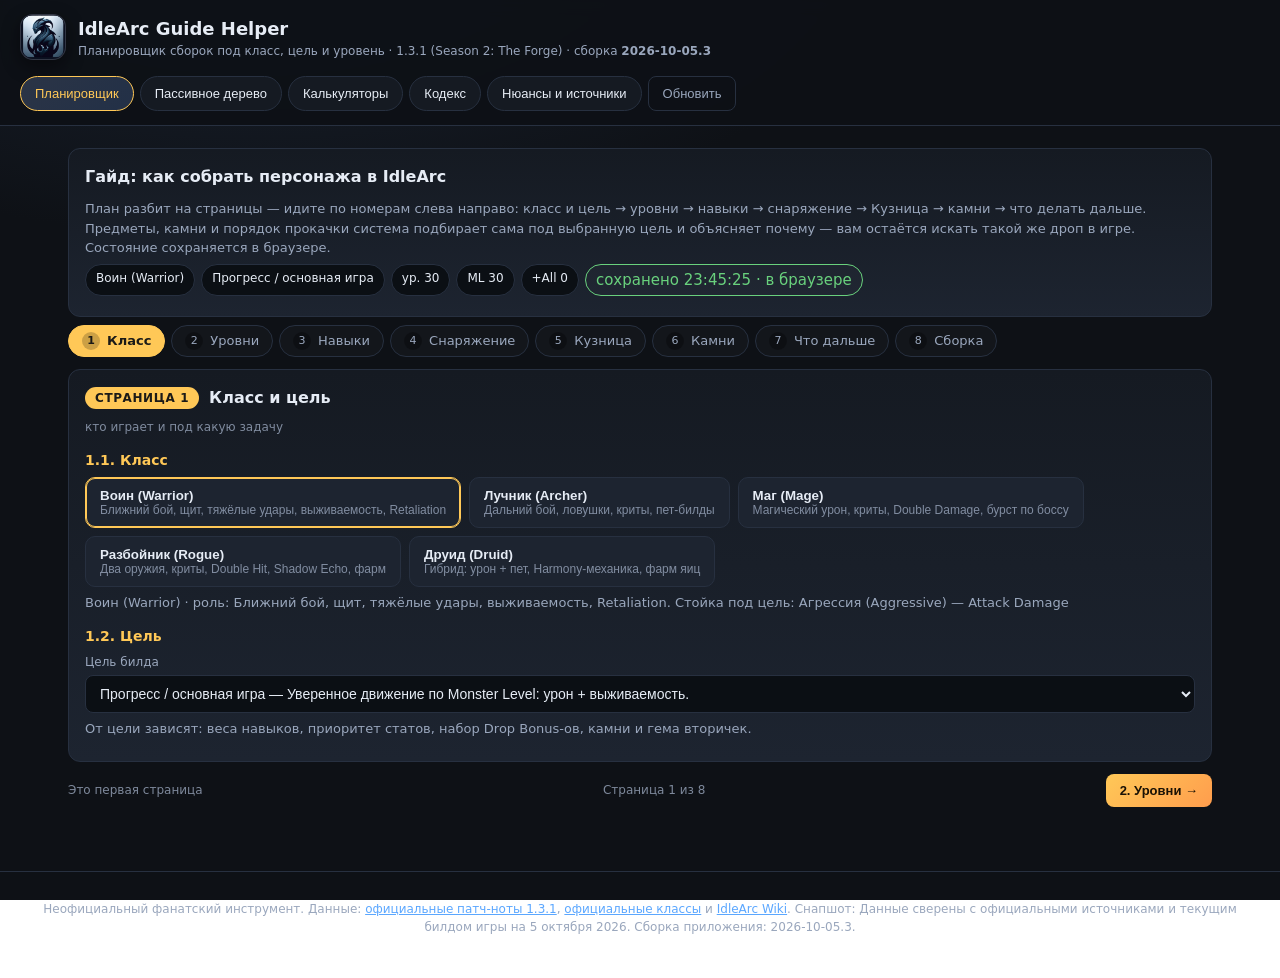
==== commit d65bfce6: "Хаб: две стороны через клик по логотипу, копия Companion с вкладкой «Пассивка», официальный логотип " ====
--- a/index.html
+++ b/index.html
@@ -7,43 +7,24 @@
 <meta http-equiv="Pragma" content="no-cache" />
 <meta http-equiv="Expires" content="0" />
 <title>IdleArc Guide Helper — планировщик сборок</title>
-<meta name="build" content="2026-10-05.3" />
+<meta name="build" content="2026-10-05.1" />
 <meta name="description" content="Помощник по сборке персонажа в IdleArc (Season 2, патч 1.3.1): классовые навыки, статы, аффиксы, гемы, петы, талисманы." />
 <link rel="stylesheet" href="styles/app.css" />
-<link rel="stylesheet" href="styles/sideb.css" />
+<style>
+  .logo-flip{padding:0;border:1px solid rgba(255,255,255,.16);background:#0b1020;border-radius:13px;
+    cursor:pointer;overflow:hidden;width:46px;height:46px;display:grid;place-items:center;
+    box-shadow:0 6px 18px rgba(0,0,0,.45);transition:transform .25s ease, box-shadow .25s ease}
+  .logo-flip img{width:100%;height:100%;object-fit:cover;display:block;border-radius:12px}
+  .logo-flip:hover{transform:rotateY(18deg) scale(1.04);box-shadow:0 0 16px rgba(124,196,255,.45)}
+</style>
 </head>
-<body class="side-a">
-<header class="top side-a-top">
+<body>
+<header class="top">
   <div class="brand">
-    <button id="side-toggle" class="logo-action" type="button"
-      title="Клик — переключить сторону: A «Guide Helper» ↔ B «Companion» (интерфейс как у IdleArc Companion)">
-      <svg viewBox="0 0 48 48" width="42" height="42" aria-hidden="true" focusable="false">
-        <defs>
-          <linearGradient id="iaGold" x1="0" y1="0" x2="1" y2="1">
-            <stop offset="0" stop-color="#ffe08a"/><stop offset=".55" stop-color="#f0b64b"/><stop offset="1" stop-color="#b5761f"/>
-          </linearGradient>
-          <linearGradient id="iaGem" x1="0" y1="0" x2="0" y2="1">
-            <stop offset="0" stop-color="#9fd3ff"/><stop offset=".45" stop-color="#5ba7ff"/><stop offset="1" stop-color="#1d3f8e"/>
-          </linearGradient>
-          <radialGradient id="iaBg" cx=".5" cy=".3" r=".95">
-            <stop offset="0" stop-color="#2c3145"/><stop offset="1" stop-color="#151823"/>
-          </radialGradient>
-        </defs>
-        <rect x="1.7" y="1.7" width="44.6" height="44.6" rx="11" fill="url(#iaBg)" stroke="url(#iaGold)" stroke-width="2.2"/>
-        <path d="M9 34 A17 17 0 0 1 39 34" fill="none" stroke="url(#iaGold)" stroke-width="3.4" stroke-linecap="round"/>
-        <path d="M13.6 34 A12.6 12.6 0 0 1 34.4 34" fill="none" stroke="url(#iaGold)" stroke-width="1.8" opacity=".5" stroke-linecap="round"/>
-        <path d="M24 13.5 L30.6 21.8 L24 34.5 L17.4 21.8 Z" fill="url(#iaGem)" stroke="#ffde9e" stroke-width="1.1" stroke-linejoin="round"/>
-        <path d="M17.4 21.8 H30.6 M24 13.5 L21.2 21.8 L24 34.5 M24 13.5 L26.8 21.8 L24 34.5" stroke="#10131c" stroke-opacity=".3" fill="none" stroke-width=".8"/>
-        <circle cx="12" cy="21" r="1.4" fill="url(#iaGold)"/>
-        <circle cx="36" cy="21" r="1.4" fill="url(#iaGold)"/>
-        <circle cx="24" cy="9.4" r="1.2" fill="url(#iaGold)"/>
-      </svg>
-      <span class="side-badge" aria-hidden="true">A</span>
-    </button>
+    <button class="logo logo-flip" id="hubFlip" title="Клик по логотипу — перейти в IdleArc Companion"><img src="assets/brand/logo.png" alt="IdleArc" width="44" height="44" /></button>
     <div>
       <h1>IdleArc Guide Helper</h1>
       <p class="sub">Планировщик сборок под класс, цель и уровень · <span id="meta-version">Season 2</span> · сборка <b id="meta-build">…</b></p>
-      <p class="sub side-hint">Клик по логотипу — сторона B: интерфейс как у IdleArc Companion</p>
     </div>
   </div>
   <nav class="tabs" id="tabs">
@@ -60,10 +41,7 @@
 
 <main id="view"></main>
 
-<!-- Сторона B: интерфейс в стиле IdleArc Companion (переключение — клик по логотипу). -->
-<div id="sideb-root" class="sideb" hidden></div>
-
-<footer class="foot side-a-foot">
+<footer class="foot">
   <p>Неофициальный фанатский инструмент. Данные: <a href="https://idlearc.com/patch-notes/1-3-1" target="_blank" rel="noopener">официальные патч-ноты 1.3.1</a>,
   <a href="https://idlearc.com/classes" target="_blank" rel="noopener">официальные классы</a> и
   <a href="https://idlearc.fandom.com/wiki/IdleArc_Wiki" target="_blank" rel="noopener">IdleArc Wiki</a>.
@@ -83,10 +61,9 @@
     box.hidden = false;
     box.innerHTML = '<b>Приложение не загрузилось</b><div>' + html + '</div>'
       + '<div class="boot-actions">HTML-сборка страницы: <code>' + build() + '</code> · ожидается сборка приложения '
-      + '<code>2026-10-05.3</code>'
+      + '<code>2026-10-05.1</code>'
       + ' <button class="btn primary" onclick="location.reload(true)">Перезагрузить</button></div>'
       + '<div class="muted small">Если кнопка не помогает — нажмите Ctrl+Shift+R (жёсткая перезагрузка): браузер мог сохранить старые файлы.</div>';
-  /* ожидаемая сборка приложения — обновляется вместе с DATA_META.build */
   }
   window.__boot = { ready: false, show: show };
 
@@ -141,5 +118,14 @@
 })();
 </script>
 <script type="module" src="src/app.js" onerror="window.__boot && window.__boot.show('Файл точки входа <code>src/app.js</code> не загрузился: сервер не отдал модуль. Проверьте, что приложение запущено, и нажмите «Перезагрузить без кэша».')"></script>
+<script>
+  (function(){
+    var b=document.getElementById('hubFlip');
+    if(!b) return;
+    b.addEventListener('click',function(){
+      if(window.parent && window.parent!==window) window.parent.postMessage({type:'ia-flip'},'*');
+    });
+  })();
+</script>
 </body>
 </html>
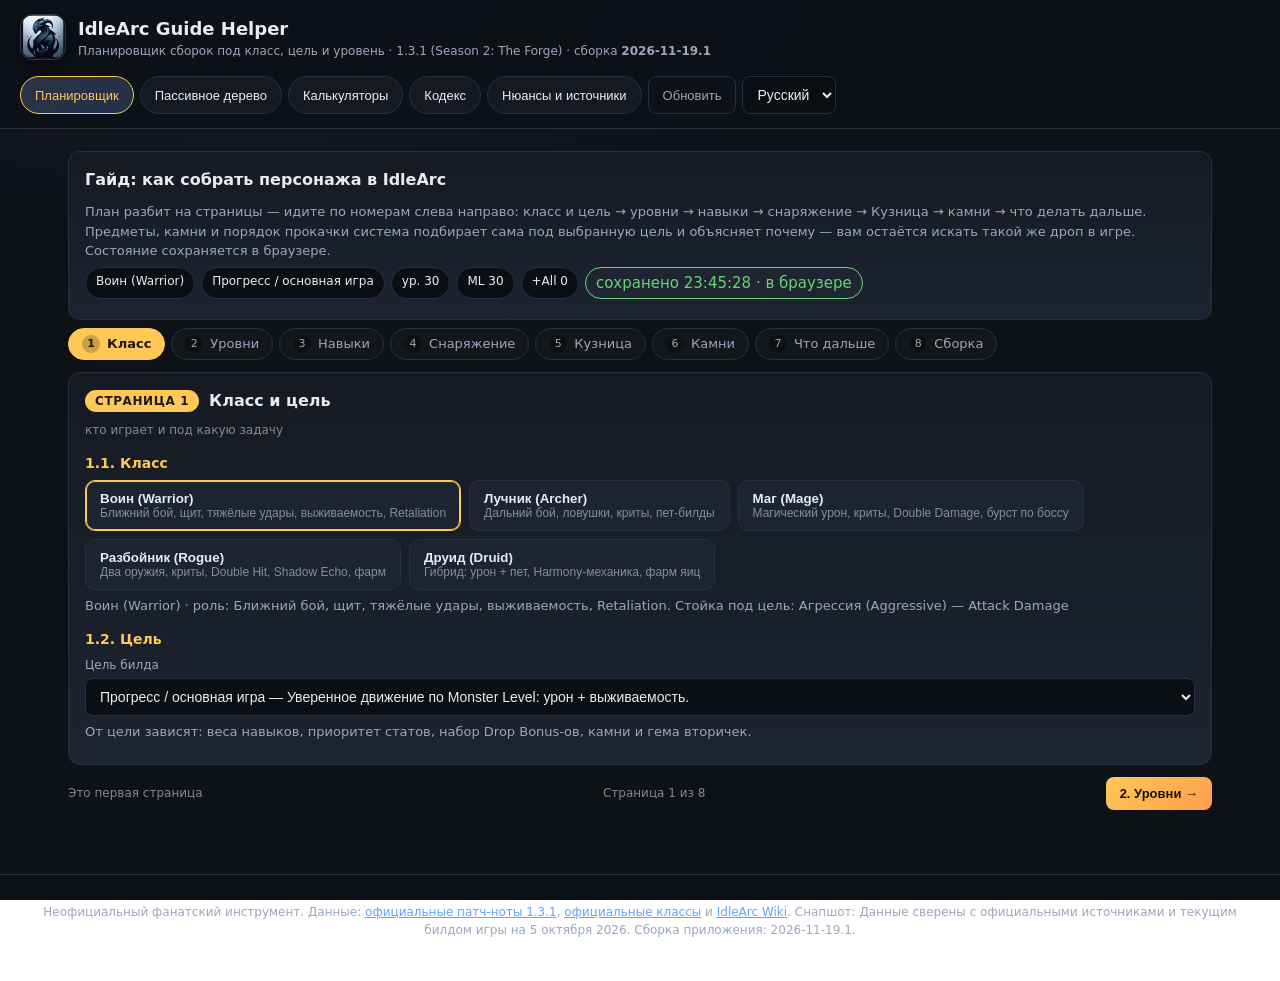
==== commit 5428a7d5: "Add English language support and translated guides" ====
--- a/index.html
+++ b/index.html
@@ -6,10 +6,11 @@
 <meta http-equiv="Cache-Control" content="no-store, no-cache, must-revalidate" />
 <meta http-equiv="Pragma" content="no-cache" />
 <meta http-equiv="Expires" content="0" />
-<title>IdleArc Guide Helper — планировщик сборок</title>
-<meta name="build" content="2026-10-05.1" />
+<title data-en="IdleArc Guide Helper — Build Planner">IdleArc Guide Helper — планировщик сборок</title>
+<meta name="build" content="2026-11-19.1" />
 <meta name="description" content="Помощник по сборке персонажа в IdleArc (Season 2, патч 1.3.1): классовые навыки, статы, аффиксы, гемы, петы, талисманы." />
 <link rel="stylesheet" href="styles/app.css" />
+<script src="hub/language.js"></script>
 <style>
   .logo-flip{padding:0;border:1px solid rgba(255,255,255,.16);background:#0b1020;border-radius:13px;
     cursor:pointer;overflow:hidden;width:46px;height:46px;display:grid;place-items:center;
@@ -24,16 +25,19 @@
     <button class="logo logo-flip" id="hubFlip" title="Клик по логотипу — перейти в IdleArc Companion"><img src="assets/brand/logo.png" alt="IdleArc" width="44" height="44" /></button>
     <div>
       <h1>IdleArc Guide Helper</h1>
-      <p class="sub">Планировщик сборок под класс, цель и уровень · <span id="meta-version">Season 2</span> · сборка <b id="meta-build">…</b></p>
+      <p class="sub"><span data-en="Build planner for your class, goal and level">Планировщик сборок под класс, цель и уровень</span> · <span id="meta-version">Season 2</span> · <span data-en="build">сборка</span> <b id="meta-build">…</b></p>
     </div>
   </div>
   <nav class="tabs" id="tabs">
-    <button data-tab="planner" class="active">Планировщик</button>
-    <button data-tab="passives">Пассивное дерево</button>
-    <button data-tab="calc">Калькуляторы</button>
-    <button data-tab="codex">Кодекс</button>
-    <button data-tab="nuances">Нюансы и источники</button>
-    <button id="reload-btn" class="btn ghost" title="Загрузить файлы приложения заново (обход кэша браузера)">Обновить</button>
+    <button data-tab="planner" class="active" data-en="Planner">Планировщик</button>
+    <button data-tab="passives" data-en="Passive Tree">Пассивное дерево</button>
+    <button data-tab="calc" data-en="Calculators">Калькуляторы</button>
+    <button data-tab="codex" data-en="Codex">Кодекс</button>
+    <button data-tab="nuances" data-en="Tips and Sources">Нюансы и источники</button>
+    <button id="reload-btn" class="btn ghost" data-en="Reload" title="Загрузить файлы приложения заново (обход кэша браузера)">Обновить</button>
+    <select data-language aria-label="Language / Язык">
+      <option value="ru" lang="ru">Русский</option><option value="en" lang="en">English</option>
+    </select>
   </nav>
 </header>
 
@@ -42,41 +46,52 @@
 <main id="view"></main>
 
 <footer class="foot">
-  <p>Неофициальный фанатский инструмент. Данные: <a href="https://idlearc.com/patch-notes/1-3-1" target="_blank" rel="noopener">официальные патч-ноты 1.3.1</a>,
-  <a href="https://idlearc.com/classes" target="_blank" rel="noopener">официальные классы</a> и
+  <p><span data-en="Unofficial fan tool. Sources:">Неофициальный фанатский инструмент. Данные:</span> <a href="https://idlearc.com/patch-notes/1-3-1" target="_blank" rel="noopener" data-en="official 1.3.1 patch notes">официальные патч-ноты 1.3.1</a>,
+  <a href="https://idlearc.com/classes" target="_blank" rel="noopener" data-en="official class guide">официальные классы</a> <span data-en="and">и</span>
   <a href="https://idlearc.fandom.com/wiki/IdleArc_Wiki" target="_blank" rel="noopener">IdleArc Wiki</a>.
-  Снапшот: <span id="foot-date"></span>. Сборка приложения: <span id="foot-build"></span>.</p>
+  <span data-en="Snapshot:">Снапшот:</span> <span id="foot-date"></span>. <span data-en="App build:">Сборка приложения:</span> <span id="foot-build"></span>.</p>
 </footer>
 
 <script>
 /* Страховка: если модули не загрузились (кэш, прокси, старый браузер), страница не останется пустой. */
 (function () {
+  function t(ru, en) { return document.documentElement.lang === 'en' ? en : ru; }
+  if (document.documentElement.lang === 'en') {
+    document.getElementById('reload-btn').title = 'Reload the app files';
+    document.getElementById('hubFlip').title = 'Switch to IdleArc Companion';
+    document.querySelector('meta[name="description"]').content = 'IdleArc Season 2 character planner for skills, gear, gems, pets and talismans.';
+  }
   function build() {
     var m = document.querySelector('meta[name="build"]');
-    return m ? m.content : 'неизвестно';
+    return m ? m.content : t('неизвестно', 'unknown');
   }
   function show(html) {
     var box = document.getElementById('boot-error');
     if (!box) return;
     box.hidden = false;
-    box.innerHTML = '<b>Приложение не загрузилось</b><div>' + html + '</div>'
-      + '<div class="boot-actions">HTML-сборка страницы: <code>' + build() + '</code> · ожидается сборка приложения '
-      + '<code>2026-10-05.1</code>'
-      + ' <button class="btn primary" onclick="location.reload(true)">Перезагрузить</button></div>'
-      + '<div class="muted small">Если кнопка не помогает — нажмите Ctrl+Shift+R (жёсткая перезагрузка): браузер мог сохранить старые файлы.</div>';
+    box.innerHTML = t('<b>Приложение не загрузилось</b><div>', '<b>The app could not load</b><div>') + html + '</div>'
+      + t('<div class="boot-actions">HTML-сборка страницы: <code>', '<div class="boot-actions">Page build: <code>') + build() + t('</code> · ожидается сборка приложения ', '</code> · expected app build ')
+      + '<code>2026-11-19.1</code>'
+      + t(' <button class="btn primary" onclick="location.reload(true)">Перезагрузить</button></div>', ' <button class="btn primary" onclick="location.reload(true)">Reload</button></div>')
+      + t('<div class="muted small">Если кнопка не помогает — нажмите Ctrl+Shift+R (жёсткая перезагрузка): браузер мог сохранить старые файлы.</div>', '<div class="muted small">If reloading does not help, use a hard refresh to clear cached files.</div>');
   }
-  window.__boot = { ready: false, show: show };
+  window.__boot = { ready: false, show: show, entryError: function () {
+    show(t('Файл точки входа <code>src/app.js</code> не загрузился: сервер не отдал модуль. Проверьте, что приложение запущено, и нажмите «Перезагрузить без кэша».', 'The server could not load <code>src/app.js</code>. Check that the app is running and reload without cache.'));
+  } };
+  window.addEventListener('ia-language', function () {
+    if (!window.__boot.ready) location.reload();
+  });
 
   window.addEventListener('error', function (e) {
     if (window.__boot.ready) return;
     var where = e.filename || (e.target && (e.target.src || e.target.href)) || '';
-    show('Ошибка: <code>' + (e.message || 'скрипт не выполнился') + '</code>' + (where ? '<br>Файл: <code>' + where + '</code>' : ''));
+    show(t('Ошибка: <code>', 'Error: <code>') + (e.message || t('скрипт не выполнился', 'script failed')) + '</code>' + (where ? t('<br>Файл: <code>', '<br>File: <code>') + where + '</code>' : ''));
   }, true);
 
   window.addEventListener('unhandledrejection', function (e) {
     if (window.__boot.ready) return;
     var r = e.reason && e.reason.message ? e.reason.message : String(e.reason);
-    show('Ошибка JS: <code>' + r + '</code>');
+    show(t('Ошибка JS: <code>', 'JavaScript error: <code>') + r + '</code>');
   });
 
   /* Перезагрузка в обход кэша: добавляем к адресу метку времени. */
@@ -89,21 +104,21 @@
   setTimeout(function () {
     if (window.__boot.ready) return;
     var entry = (document.querySelector('script[type="module"]') || {}).src || 'src/app.js';
-    var graph = window.__boot.graph ? '<br>Файлы модулей загрузились, но приложение не отрисовалось — значит ошибка при выполнении.' : '';
-    var head = 'Модуль приложения не запустился за 8 секунд.' + graph
-      + '<br>Файл точки входа: <code>' + entry + '</code>';
-    var tail = '<div class="boot-actions"><button class="btn primary" onclick="window.__boot.hardReload()">Перезагрузить без кэша</button></div>';
+    var graph = window.__boot.graph ? t('<br>Файлы модулей загрузились, но приложение не отрисовалось — значит ошибка при выполнении.', '<br>The modules loaded, but the app could not render.') : '';
+    var head = t('Модуль приложения не запустился за 8 секунд.', 'The app did not start within 8 seconds.') + graph
+      + t('<br>Файл точки входа: <code>', '<br>Entry file: <code>') + entry + '</code>';
+    var tail = t('<div class="boot-actions"><button class="btn primary" onclick="window.__boot.hardReload()">Перезагрузить без кэша</button></div>', '<div class="boot-actions"><button class="btn primary" onclick="window.__boot.hardReload()">Reload without cache</button></div>');
     if (!window.fetch) { show(head + tail); return; }
     /* Проверяем, отдаётся ли файл модуля вообще: это отличает проблему сервера от ошибки в коде. */
     fetch(entry, { cache: 'reload' }).then(function (r) { return r.status; })
       .then(function (code) {
         var verdict = code === 200
-          ? '<br>Файл модуля сервер отдаёт (200) — значит дело в выполнении кода или в загрузке зависимостей.'
-          : '<br>Сервер отдал файл модуля с кодом <code>' + code + '</code> — страница открыта по старому адресу.';
+          ? t('<br>Файл модуля сервер отдаёт (200) — значит дело в выполнении кода или в загрузке зависимостей.', '<br>The server returned the module (200). A dependency or the app code failed to load.')
+          : t('<br>Сервер отдал файл модуля с кодом <code>', '<br>The server returned status <code>') + code + t('</code> — страница открыта по старому адресу.', '</code>. The page address is out of date.');
         show(head + verdict + tail);
       })
       .catch(function () {
-        show(head + '<br>Файл модуля не удалось даже скачать — похоже, пропала связь с сервером.' + tail);
+        show(head + t('<br>Файл модуля не удалось даже скачать — похоже, пропала связь с сервером.', '<br>The module could not be downloaded. Check the server connection.') + tail);
       });
   }, 8000);
 
@@ -111,13 +126,13 @@
     fetch('api/build', { cache: 'no-store' }).then(function (r) { return r.ok ? r.json() : null; }).then(function (info) {
       if (!info || !info.build || window.__boot.ready) return;
       if (info.build !== build()) {
-        show('Страница загружена из кэша: HTML-сборка <code>' + build() + '</code>, на сервере <code>' + info.build + '</code>.');
+        show(t('Страница загружена из кэша: HTML-сборка <code>', 'The browser loaded a cached page. Page build: <code>') + build() + t('</code>, на сервере <code>', '</code>, server build: <code>') + info.build + '</code>.');
       }
     }).catch(function () {});
   } catch (err) { /* fetch недоступен — не критично */ }
 })();
 </script>
-<script type="module" src="src/app.js" onerror="window.__boot && window.__boot.show('Файл точки входа <code>src/app.js</code> не загрузился: сервер не отдал модуль. Проверьте, что приложение запущено, и нажмите «Перезагрузить без кэша».')"></script>
+<script type="module" src="src/app.js" onerror="window.__boot && window.__boot.entryError()"></script>
 <script>
   (function(){
     var b=document.getElementById('hubFlip');
--- a/styles/app.css
+++ b/styles/app.css
@@ -39,6 +39,8 @@
 .sub { margin: 0; color: var(--muted); font-size: 12px; }
 
 .tabs { display: flex; gap: 6px; flex-wrap: wrap; }
+.tabs select[data-language] { width: auto; }
+.hub-embedded select[data-language] { display: none; }
 .tabs button {
   background: var(--bg2); color: var(--text); border: 1px solid var(--line);
   padding: 8px 14px; border-radius: 999px; cursor: pointer; font-size: 13px;
@@ -335,34 +337,3 @@
   min-width: 22px; height: 22px; margin-top: 2px; border-radius: 50%;
   background: rgba(0,0,0,.28); font-size: 11px; color: var(--muted); flex: none; }
 .passive-row-no.milestone { background: rgba(240,200,80,.18); color: #f0c850; }
-
-/* ============================ Логотип и стороны A/B ============================ */
-/*
- * Клик по логотипу (круглая игровая эмблема) переключает:
- *  A — Guide Helper (этот интерфейс), B — «Companion» (тот же стиль, что у
- *  IdleArc Companion). Активная сторона задаётся классом body и хэшем (#b/...).
- */
-.logo-action {
-  position: relative; padding: 0; border: 0; background: none; cursor: pointer;
-  border-radius: 11px; line-height: 0;
-  filter: drop-shadow(0 2px 10px rgba(255, 200, 87, .28));
-  transition: transform .15s ease, filter .15s ease;
-}
-.logo-action:hover { transform: scale(1.07) rotate(-2deg); filter: drop-shadow(0 3px 14px rgba(255, 200, 87, .45)); }
-.logo-action:focus-visible { outline: 2px solid var(--accent); outline-offset: 2px; }
-.logo-action svg { width: 42px; height: 42px; display: block; }
-.side-badge {
-  position: absolute; right: -4px; bottom: -4px;
-  width: 16px; height: 16px; border-radius: 50%;
-  background: linear-gradient(135deg, #ffc857, #ff6b5f); color: #1a1205;
-  font: 800 10px/16px "Segoe UI", system-ui, sans-serif; text-align: center;
-  border: 1.5px solid var(--bg);
-}
-.side-hint { margin-top: 2px !important; font-size: 11px !important; opacity: .85; }
-
-/* Сторона B активна: всё, что относится к A, прячем; контейнер B показываем. */
-body.side-b .side-a-top,
-body.side-b #view,
-body.side-b .side-a-foot { display: none !important; }
-body.side-b { background: #0b0d13; }
-body.side-a #sideb-root { display: none !important; }
